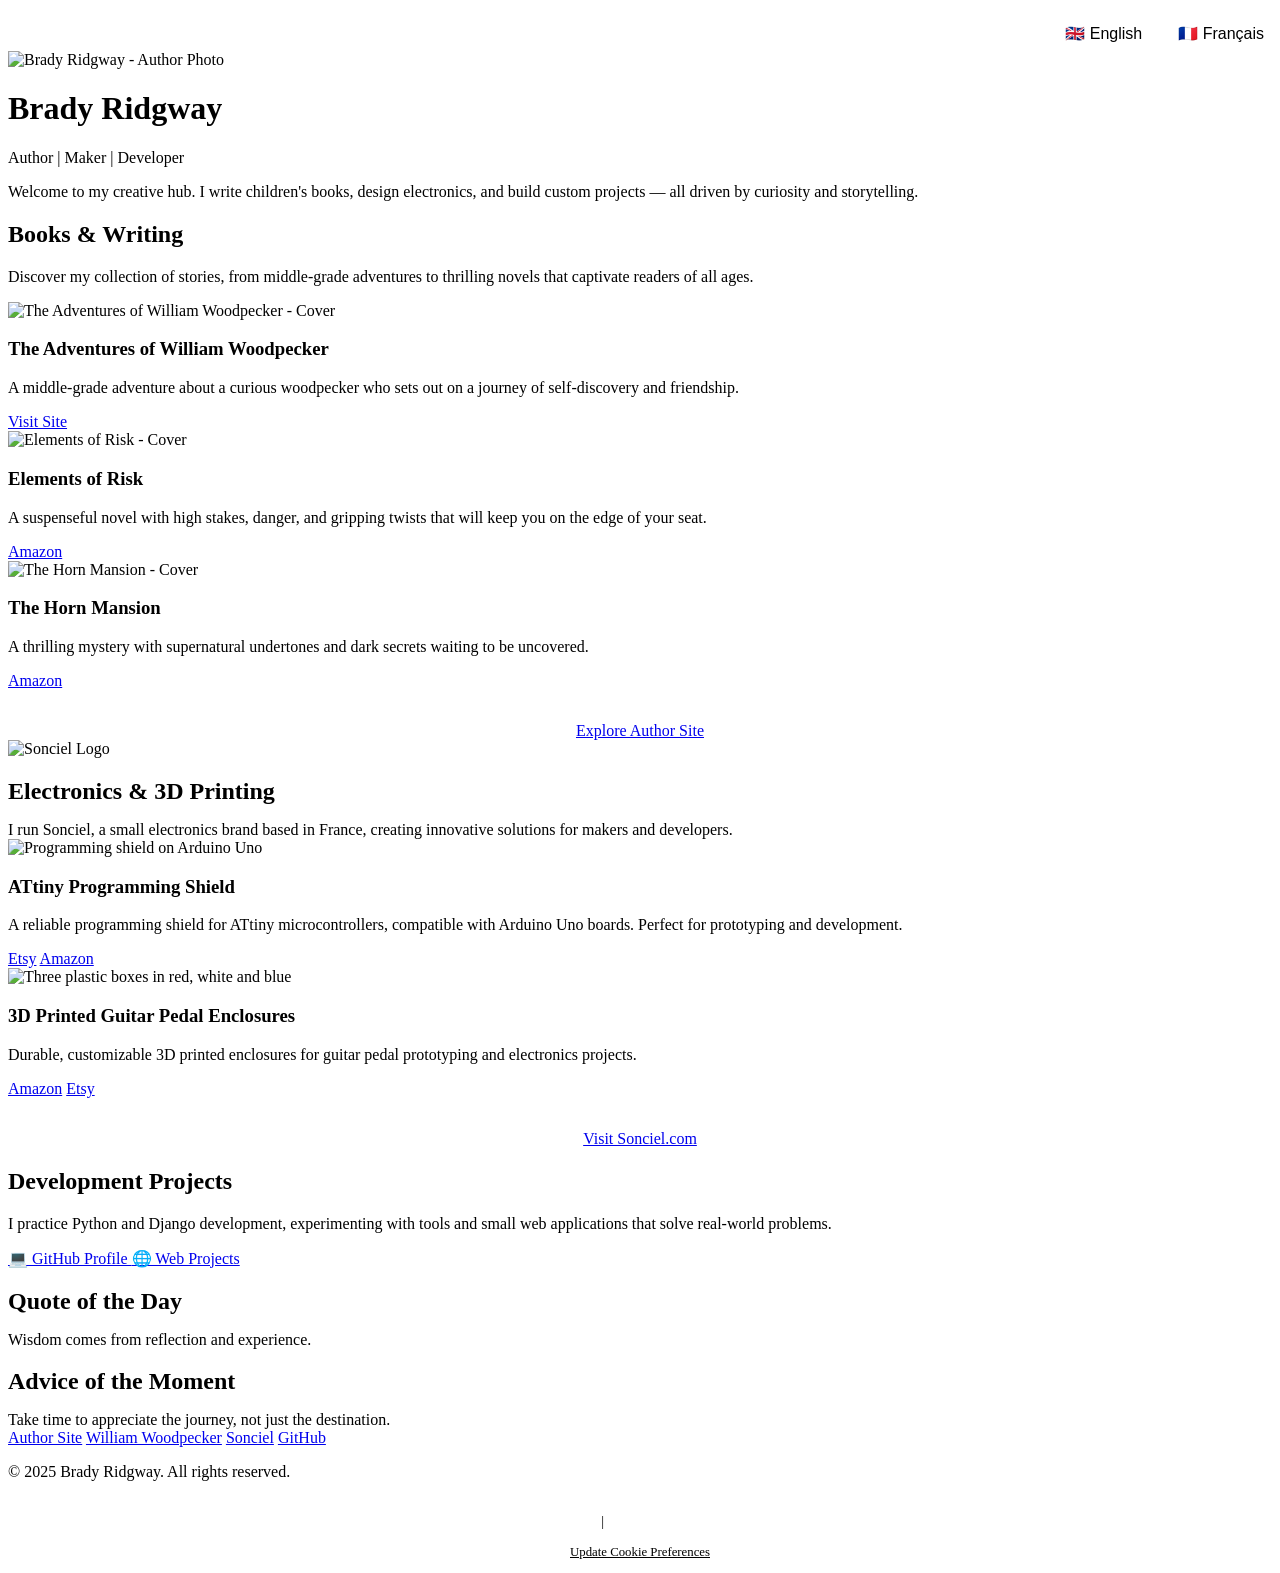
==== index.html @ 617fdbd7 "translation & sec files" ====
<!DOCTYPE html>
<html lang="en">
<head>
    <!-- Favicon links -->
    <link rel="icon" href="static/icons/favicon.ico" type="image/x-icon">
    <link rel="icon" type="image/png" sizes="32x32" href="static/icons/favicon-32x32.png">
    <link rel="icon" type="image/png" sizes="192x192" href="static/icons/android-chrome-192x192.png">
    <link rel="icon" type="image/png" sizes="512x512" href="static/icons/android-chrome-512x512.png">
    <link rel="apple-touch-icon" sizes="180x180" href="static/icons/apple-touch-icon.png">
    <link rel="manifest" href="static/icons/site.webmanifest">
    <link rel="mask-icon" href="/safari-pinned-tab.svg" color="#0f1a2d">

    <meta charset="UTF-8">
    <meta name="viewport" content="width=device-width, initial-scale=1.0">
    <meta property="og:title" content="Brady Ridgway | Author of William Woodpecker & Maker at Sonciel">
    <meta property="og:description" content="Explore books, electronics projects, and creative ventures by Brady Ridgway, including William Woodpecker and Sonciel products.">
    <meta property="og:url" content="https://ridgwaycreative.com/">
    <meta property="og:type" content="website">
    <meta property="og:image" content="https://ridgwaycreative.com/images/og_image.jpg">

     <!-- Canonical URL -->
  <link rel="canonical" href="https://ridgwaycreative.com">

    <title>Brady Ridgway | Author, Maker & Developer</title>
    <meta name="description" content="Discover the books, electronics projects, and creative ventures of Brady Ridgway, author of The Adventures of William Woodpecker and founder of Sonciel.">
      <link rel="stylesheet" href="style.css?v=2">
    <script type="application/ld+json">
{
  "@context": "https://schema.org",
  "@graph": [
    {
      "@type": "Person",
      "name": "Brady Ridgway",
      "url": "https://ridgwaycreative.com",
      "sameAs": [
        "https://williamwoodpecker.com",
        "https://bradyridgway.com",
        "https://sonciel.com",
        "https://www.amazon.com/author/bradyridgway",
        "https://www.etsy.com/shop/Sonciel",
        "https://github.com/RedHorseMane",
        "https://bradyridgway.pythonanywhere.com"
      ]
    },
    {
      "@type": "Book",
      "name": "The Adventures of William Woodpecker",
      "author": {
        "@type": "Person",
        "name": "Brady Ridgway"
      },
      "image": "https://williamwoodpecker.com/static/images/ww_cover.jpg",
      "description": "A middle-grade adventure about a curious woodpecker who sets out on a journey of self-discovery and friendship.",
      "offers": {
        "@type": "Offer",
        "url": "https://williamwoodpecker.com",
        "availability": "https://schema.org/InStock"
      }
    },
    {
      "@type": "Book",
      "name": "Elements of Risk",
      "author": {
        "@type": "Person",
        "name": "Brady Ridgway"
      },
      "image": "https://bradyridgway.com/images/Elements_of_Risk.jpg",
      "description": "A suspenseful novel with high stakes, danger, and gripping twists.",
      "offers": {
        "@type": "Offer",
        "price": "14.99",
        "priceCurrency": "USD",
        "url": "https://www.amazon.com/dp/B01MQR2LJL",
        "availability": "https://schema.org/InStock"
      }
    },
    {
      "@type": "Book",
      "name": "The Horn Mansion",
      "author": {
        "@type": "Person",
        "name": "Brady Ridgway"
      },
      "image": "https://bradyridgway.com/static/images/The_Horn_Mansion.jpg",
      "description": "A thrilling mystery with supernatural undertones and dark secrets.",
      "offers": {
        "@type": "Offer",
        "price": "14.99",
        "priceCurrency": "USD",
        "url": "https://www.amazon.com/dp/B07M9SMQMP",
        "availability": "https://schema.org/InStock"
      }
    },
        {
      "@type": "Product",
      "name": "ATtiny Programming Shield for Arduino Uno",
      "brand": "Sonciel",
      "image": "https://sonciel.com/images/sonciel_solo_fb.jpg",
      "description": "A reliable programming shield for ATtiny microcontrollers, compatible with Arduino Uno boards.",
      "offers": [
        {
          "@type": "Offer",
          "url": "https://www.etsy.com/shop/Sonciel",
          "price": "15.99",
          "priceCurrency": "EUR",
          "availability": "https://schema.org/InStock"
        },
        {
          "@type": "Offer",
          "url": "https://www.amazon.fr/dp/B0FBYF885W",
          "price": "15.99",
          "priceCurrency": "EUR",
          "availability": "https://schema.org/InStock"
        }
      ]
    },
    {
      "@type": "Product",
      "name": "3D Printed Guitar Pedal Enclosures",
      "brand": "Sonciel",
      "image": "https://sonciel.com/images/pedal_enclosure.jpg",
      "description": "Durable, customizable 3D printed enclosures for guitar pedal prototyping and electronics projects.",
      "offers": [
        {
          "@type": "Offer",
          "price": "6.49",
          "priceCurrency": "EUR",
          "url": "https://www.amazon.fr/dp/B0FCD7N4VF",
          "availability": "https://schema.org/InStock"
        },
        {
          "@type": "Offer",
          "price": "6.49",
          "priceCurrency": "EUR",
          "url": "https://www.etsy.com/shop/Sonciel",
          "availability": "https://schema.org/InStock"
        }
      ]
    }
  ]
}
</script>


 <script defer src="https://cdn.kiprotect.com/klaro/latest/klaro.js"></script>

<script>
var klaroConfig = {
    version: 1,
    elementID: 'klaro',
    htmlTexts: true,
    embedded: false,
    storageMethod: 'cookie',
    cookieName: 'klaro-consent',
    cookieExpiresAfterDays: 365,
    default: false,
    mustConsent: true, // Set to false initially for testing
    acceptAll: true,
    hideDeclineAll: false,
    noAutoLoad: false,
    lang: 'en',
    
    translations: {
        en: {
            consentModal: {
                title: 'Privacy Preferences',
                description: 'We use cookies to improve functionality and measure performance.',
                privacyPolicy: {
                    name: 'privacy policy',
                    text: 'To learn more, please read our {privacyPolicy}.'
                }
            },
            privacyPolicyUrl: '/docs/privacy.html',
            acceptAll: 'Accept all',
            acceptSelected: 'Accept selected',
            decline: 'Decline all',
            service: {
                purposes: {
                    analytics: 'Analytics'
                },
                googleAnalytics: {
                    description: 'Collection of visitor statistics via Google Analytics.'
                }
            }
        },
        fr: {
            consentModal: {
                title: 'Préférences de confidentialité',
                description: 'Nous utilisons des cookies pour améliorer les fonctionnalités et mesurer l\'audience.'
            },
            privacyPolicyUrl: '/docs/confidentialite.html',
            acceptAll: 'Accepter tout',
            acceptSelected: 'Accepter la sélection',
            decline: 'Tout refuser',
            service: {
                purposes: {
                    analytics: 'Analyse'
                },
                googleAnalytics: {
                    description: 'Statistiques anonymes avec Google Analytics.'
                }
            }
        }
    },
    
    services: [
        {
            name: 'googleAnalytics',
            title: 'Google Analytics',
            purposes: ['analytics'],
            cookies: [
                /^_ga(_.*)?/,
                '_gid',
                '_gat'
            ],
            required: false,
            default: false,
            onlyOnce: true,
            callback: function(consent, service) {
                if (consent) {
                    const ga_id = 'G-7PDHVQWB2H';
                    const script1 = document.createElement('script');
                    script1.async = true;
                    script1.src = `https://www.googletagmanager.com/gtag/js?id=${ga_id}`;
                    document.head.appendChild(script1);

                    window.dataLayer = window.dataLayer || [];
                    function gtag(){dataLayer.push(arguments);}
                    window.gtag = gtag;
                    gtag('js', new Date());
                    gtag('config', ga_id, { anonymize_ip: true });
                }
            }
        }
    ]
};
  // ISO country codes of EU member states
  const euCountries = [
    'AT','BE','BG','HR','CY','CZ','DK','EE','FI','FR','DE','GR','HU','IE',
    'IT','LV','LT','LU','MT','NL','PL','PT','RO','SK','SI','ES','SE'
  ];

  fetch('https://ipapi.co/json/')
    .then(res => res.json())
    .then(data => {
      const country = data.country_code;
      if (euCountries.includes(country)) {
        // Wait for Klaro to be ready before setup
        if (window.klaro) {
          klaro.setup(klaroConfig);
        } else {
          window.addEventListener('klaroLoaded', () => {
            klaro.setup(klaroConfig);
          });
        }
      } else {
        console.log(`Klaro not shown — user is in ${country}, not in EU.`);
      }
    })
    .catch(err => {
      console.warn('Geolocation failed, Klaro not shown:', err);
    });
</script>

</head>
<body>
  <div id="klaro"></div>
  <div style="text-align: right; margin-top: 1rem;">
    <button onclick="toggleLanguage('en')" lang="en" style="margin-right: 1em; background: none; border: none; cursor: pointer; font-size: 1em; padding: 0.5em;">🇬🇧 English</button>
    <button onclick="toggleLanguage('fr')" lang="fr" style="background: none; border: none; cursor: pointer; font-size: 1em; padding: 0.5em;">🇫🇷 Français</button>
  </div>
    <header class="hero">
        <div class="container">
            <div class="hero-content">
                <div class="author-avatar">
                   <img
              src="static/images/brady.webp"
              alt="Brady Ridgway - Author Photo">
                </div>
                <div class="hero-text">
                    <h1>Brady Ridgway</h1>
                    <p class="tagline translatable" data-lang-en="Author | Maker | Developer" data-lang-fr="Auteur | Créateur | Développeur">Author | Maker | Developer</p>
                    <p class="intro translatable" data-lang-en="Welcome to my creative hub. I write children's books, design electronics, and build custom projects — all driven by curiosity and storytelling." data-lang-fr="Bienvenue dans mon espace créatif. J'écris des livres pour enfants, conçois des projets électroniques et réalise des projets personnalisés — le tout animé par la curiosité et l'art de raconter des histoires.">Welcome to my creative hub. I write children's books, design electronics, and build custom projects — all driven by curiosity and storytelling.</p>
                </div>
            </div>
        </div>
    </header>

    <main class="main-content">
        <div class="container">
            <!-- Books Section -->
            <section class="section">
                <h2 class="translatable" data-lang-en="Books & Writing" data-lang-fr="Livres & Écriture">Books & Writing</h2>
                <p class="section-description translatable" data-lang-en="Discover my collection of stories, from middle-grade adventures to thrilling novels that captivate readers of all ages." data-lang-fr="Découvrez ma collection d'histoires, des aventures pour jeunes lecteurs aux romans palpitants qui captivent les lecteurs de tous âges.">
                    Discover my collection of stories, from middle-grade adventures to thrilling novels that captivate readers of all ages.
                </p>
                
                <div class="books-grid">
                    <div class="book-card">
                        <div class="book-thumbnail">
                            <img src="static/images/ww_cover.webp"
                                 alt="The Adventures of William Woodpecker - Cover"></div>
                        <h3>The Adventures of William Woodpecker</h3>
                        <p class="translatable" data-lang-en="A middle-grade adventure about a curious woodpecker who sets out on a journey of self-discovery and friendship." data-lang-fr="Une aventure pour jeunes lecteurs sur un pivert curieux qui part en voyage de découverte de soi et d'amitié.">A middle-grade adventure about a curious woodpecker who sets out on a journey of self-discovery and friendship.</p>
                        <div class="book-links">
                            <a href="https://williamwoodpecker.com" class="book-link translatable" target="_blank" data-lang-en="Visit Site" data-lang-fr="Visiter le site">Visit Site</a>
                        </div>
                    </div>
                    
                     <div class="book-card">
                        <div class="book-thumbnail">
                            <img src="static/images/elements_of_risk.webp"
                            alt="Elements of Risk - Cover">
                        </div>
                        <h3>Elements of Risk</h3>
                        <p class="translatable" data-lang-en="A suspenseful novel with high stakes, danger, and gripping twists that will keep you on the edge of your seat." data-lang-fr="Un roman à suspense avec des enjeux élevés, du danger et des rebondissements captivants qui vous tiendront en haleine.">A suspenseful novel with high stakes, danger, and gripping twists that will keep you on the edge of your seat.</p>
                        <div class="book-links">
                            <a href="https://www.amazon.com/dp/B01MQR2LJL" class="book-link" target="_blank">Amazon</a>
                        </div>
                    </div>

                    <div class="book-card">
                        <div class="book-thumbnail">
                            <img src="static/images/the_horn_mansion.webp"
                            alt="The Horn Mansion - Cover">
                        </div>
                        <h3>The Horn Mansion</h3>
                        <p class="translatable" data-lang-en="A thrilling mystery with supernatural undertones and dark secrets waiting to be uncovered." data-lang-fr="Un mystère captivant avec des nuances surnaturelles et des secrets sombres qui attendent d'être découverts.">A thrilling mystery with supernatural undertones and dark secrets waiting to be uncovered.</p>
                        <div class="book-links">
                            <a href="https://www.amazon.com/dp/B07M9SMQMP" class="book-link" target="_blank">Amazon</a>
                        </div>
                    </div>
                </div>
                
                <div style="text-align: center; margin-top: 2rem;">
                    <a href="https://bradyridgway.com" class="dev-link translatable" target="_blank" data-lang-en="Explore Author Site" data-lang-fr="Découvrir le site de l'auteur">
                        Explore Author Site
                    </a>
                </div>
            </section>

            <!-- Electronics Section -->
            <section class="section">
                <div class="sonciel-header">
                    <div class="sonciel-logo">
                        <img src="static/images/sonciel_logo.webp"
                            alt="Sonciel Logo">
                    </div>
                    <div>
                        <h2 class="translatable" style="margin-bottom: 0;" data-lang-en="Electronics & 3D Printing" data-lang-fr="Électronique & Impression 3D">Electronics & 3D Printing</h2>
                        <p class="section-description translatable" style="margin-bottom: 0;" data-lang-en="I run Sonciel, a small electronics brand based in France, creating innovative solutions for makers and developers." data-lang-fr="Je dirige Sonciel, une petite marque d'électronique basée en France, créant des solutions innovantes pour les makers et les développeurs.">
                            I run Sonciel, a small electronics brand based in France, creating innovative solutions for makers and developers.
                        </p>
                    </div>
                </div>
                
                <div class="products-grid">
                    <div class="product-card">
                        <div class="product-image">
                            <img src="static/images/sonciel_group.webp"
                                 alt="Programming shield on Arduino Uno">
                             </div>
                        <h3>ATtiny Programming Shield</h3>
                        <p class="translatable" data-lang-en="A reliable programming shield for ATtiny microcontrollers, compatible with Arduino Uno boards. Perfect for prototyping and development." data-lang-fr="Une shield de programmation fiable pour microcontrôleurs ATtiny, compatible avec les cartes Arduino Uno. Parfait pour le prototypage et le développement.">A reliable programming shield for ATtiny microcontrollers, compatible with Arduino Uno boards. Perfect for prototyping and development.</p>
                        <div class="book-links">
                            <a href="https://www.etsy.com/shop/Sonciel" class="book-link" target="_blank">Etsy</a>
                            <a href="https://amazon.fr/dp/B0FBYF885W" class="book-link" target="_blank">Amazon</a>
                        </div>
                    </div>

                    <div class="product-card">
                        <div class="product-image">
                            <img src="static/images/box_group.webp"
                                 alt="Three plastic boxes in red, white and blue">
                        </div>
                        <h3 class="translatable" data-lang-en="3D Printed Guitar Pedal Enclosures" data-lang-fr="Boîtiers de pédales de guitare imprimés en 3D">3D Printed Guitar Pedal Enclosures</h3>
                        <p class="translatable" data-lang-en="Durable, customizable 3D printed enclosures for guitar pedal prototyping and electronics projects." data-lang-fr="Boîtiers imprimés en 3D durables et personnalisables pour le prototypage de pédales de guitare et les projets électroniques.">Durable, customizable 3D printed enclosures for guitar pedal prototyping and electronics projects.</p>
                        <div class="book-links">
                            <a href="https://www.amazon.fr/dp/B0FCD7N4VF" class="book-link" target="_blank">Amazon</a>
                            <a href="https://www.etsy.com/shop/Sonciel" class="book-link" target="_blank">Etsy</a>
                        </div>
                    </div>
                </div>
                
                <div style="text-align: center; margin-top: 2rem;">
                    <a href="https://sonciel.com" class="dev-link translatable" target="_blank" data-lang-en="Visit Sonciel.com" data-lang-fr="Visiter Sonciel.com">
                        Visit Sonciel.com
                    </a>
                </div>
            </section>

            <!-- Development Section -->
            <section class="section">
                <h2 class="translatable" data-lang-en="Development Projects" data-lang-fr="Projets de Développement">Development Projects</h2>
                <p class="section-description translatable" data-lang-en="I practice Python and Django development, experimenting with tools and small web applications that solve real-world problems." data-lang-fr="Je pratique le développement Python et Django, en expérimentant avec des outils et de petites applications web qui résolvent des problèmes concrets.">
                    I practice Python and Django development, experimenting with tools and small web applications that solve real-world problems.
                </p>
                
                <div class="dev-links">
                    <a href="https://github.com/RedHorseMane" class="dev-link translatable" target="_blank" data-lang-en="💻 GitHub Profile" data-lang-fr="💻 Profil GitHub">
                        💻 GitHub Profile
                    </a>
                    <a href="https://bradyridgway.pythonanywhere.com" class="dev-link translatable" target="_blank" data-lang-en="🌐 Web Projects" data-lang-fr="🌐 Projets Web">
                        🌐 Web Projects
                    </a>
                </div>
            </section>

            <!-- Interactive Content -->
            <div class="interactive-content">
                <div class="quote-box">
                    <h2 class="translatable" style="margin-bottom: 1rem;" data-lang-en="Quote of the Day" data-lang-fr="Citation du Jour">Quote of the Day</h2>
                    <div id="quote-content" class="quote-content translatable" data-lang-en="Loading inspiring quote..." data-lang-fr="Chargement de la citation inspirante...">Loading inspiring quote...</div>
                </div>

                <div class="advice-box">
                    <h2 class="translatable" style="margin-bottom: 1rem;" data-lang-en="Advice of the Moment" data-lang-fr="Conseil du Moment">Advice of the Moment</h2>
                    <div id="advice-content" class="advice-content translatable" data-lang-en="Loading helpful advice..." data-lang-fr="Chargement du conseil utile...">Loading helpful advice...</div>
                </div>
            </div>
        </div>
    </main>
    <footer class="footer">
            <div class="footer-links">
                <a href="https://bradyridgway.com" class="translatable" data-lang-en="Author Site" data-lang-fr="Site de l'auteur">Author Site</a>
                <a href="https://williamwoodpecker.com">William Woodpecker</a>
                <a href="https://sonciel.com">Sonciel</a>
                <a href="https://github.com/RedHorseMane">GitHub</a>
            </div>
            <p class="translatable" data-lang-en="© 2025 Brady Ridgway. All rights reserved." data-lang-fr="© 2025 Brady Ridgway. Tous droits réservés.">&copy; 2025 Brady Ridgway. All rights reserved.</p>
        </div>
        <div class="container">
          <p style="text-align: center; font-size: 0.9em; margin-top: 2rem;">
            <a style="color: white;" href="docs/privacy.html" hreflang="en" class="translatable" data-lang-en="Privacy Policy" data-lang-fr="Politique de Confidentialité">Privacy Policy</a> |
            <a style="color: white;" href="docs/confidentialite.html" hreflang="fr" class="translatable" data-lang-en="Privacy Policy" data-lang-fr="Politique de Confidentialité">Politique de Confidentialité</a>
        </p>
        <p style="text-align: center; font-size: 0.8em; margin-top: 0.5rem;">
  <a href="#" onclick="klaro.show();" style="text-decoration: underline; color: inherit;" class="translatable" data-lang-en="Update Cookie Preferences" data-lang-fr="Mettre à jour les préférences de cookies">
    Update Cookie Preferences
  </a>
</p>
    </footer>

    <script>
        // Language Toggle Function
        function toggleLanguage(lang) {
            // Update HTML lang attribute
            document.documentElement.lang = lang;

            // Get all translatable elements
            const translatableElements = document.querySelectorAll('.translatable');

            // Update each element with the appropriate language text
            translatableElements.forEach(element => {
                const text = element.getAttribute(`data-lang-${lang}`);
                if (text) {
                    element.textContent = text;
                }
            });

            // Store language preference in localStorage
            localStorage.setItem('preferredLanguage', lang);
        }

        // Load saved language preference on page load
        document.addEventListener('DOMContentLoaded', () => {
            const savedLang = localStorage.getItem('preferredLanguage');
            if (savedLang && (savedLang === 'en' || savedLang === 'fr')) {
                toggleLanguage(savedLang);
            }
        });

        // Fetch Quote of the Day
        fetch('https://bradyridgway.pythonanywhere.com/api/quote/')
            .then(response => response.json())
            .then(data => {
                document.getElementById('quote-content').innerHTML =
                    `"${data.quote.body}"<br><br><strong>— ${data.quote.author}</strong>`;
            })
            .catch(error => {
                console.error('Error fetching quote:', error);
                document.getElementById('quote-content').innerText = "Wisdom comes from reflection and experience.";
            });

        // Fetch Advice of the Moment
        fetch('https://api.adviceslip.com/advice')
            .then(response => response.json())
            .then(data => {
                document.getElementById('advice-content').innerText = data.slip.advice;
            })
            .catch(error => {
                console.error('Error:', error);
                document.getElementById('advice-content').innerText = "Take time to appreciate the journey, not just the destination.";
            });
    </script>
</body>
</html>
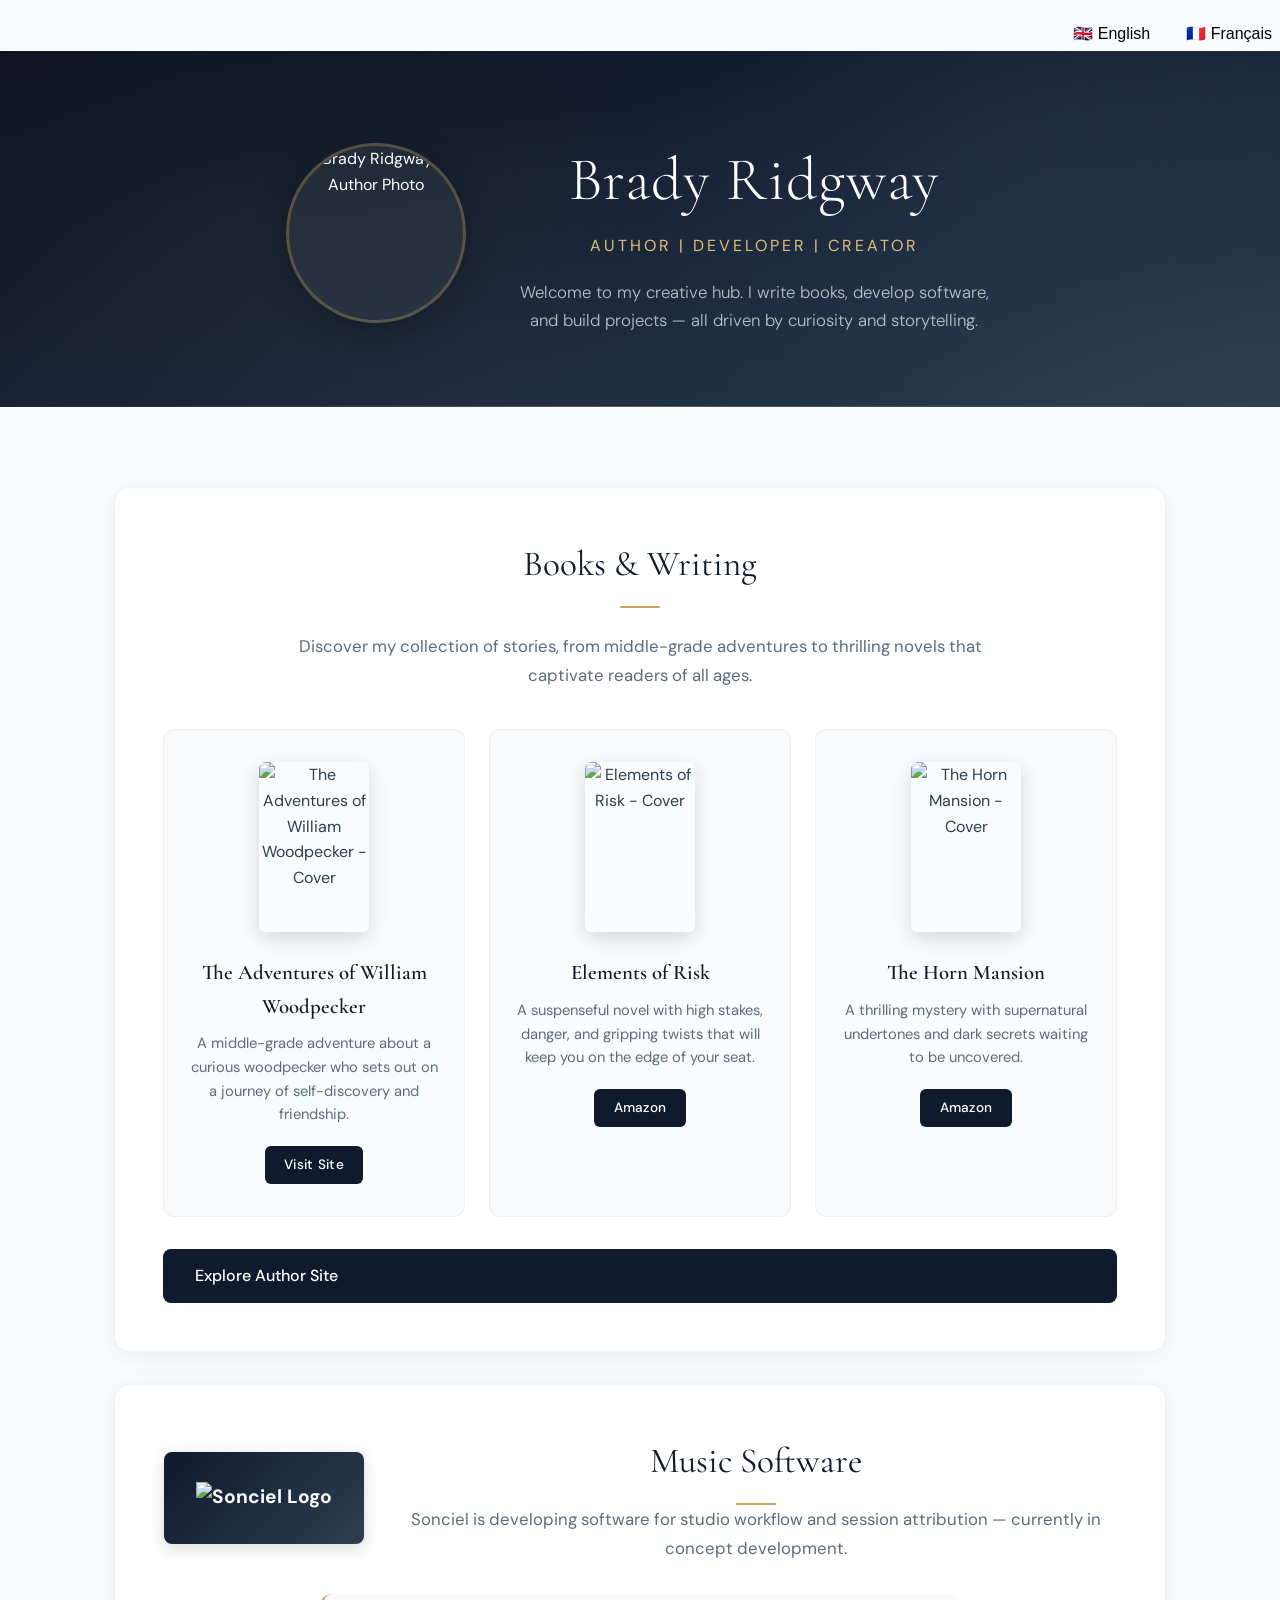
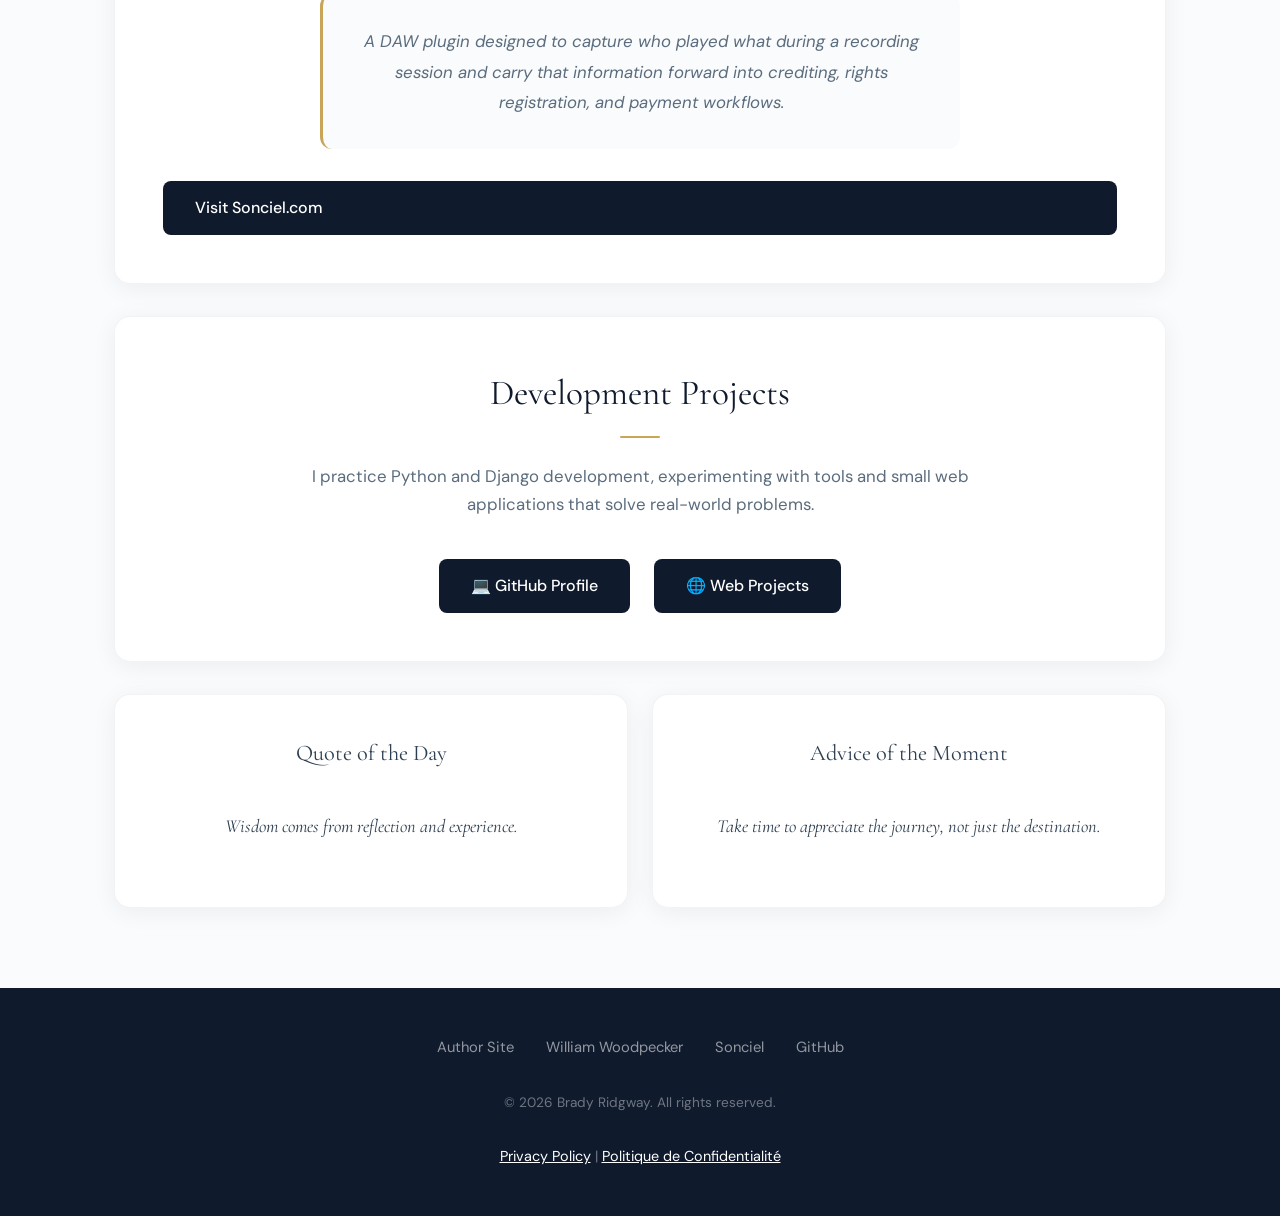
==== commit 06cf29a0: "Change for Sonciel from electronics to software" ====
--- a/index.html
+++ b/index.html
@@ -12,8 +12,8 @@
 
     <meta charset="UTF-8">
     <meta name="viewport" content="width=device-width, initial-scale=1.0">
-    <meta property="og:title" content="Brady Ridgway | Author of William Woodpecker & Maker at Sonciel">
-    <meta property="og:description" content="Explore books, electronics projects, and creative ventures by Brady Ridgway, including William Woodpecker and Sonciel products.">
+    <meta property="og:title" content="Brady Ridgway | Author, Developer & Creator">
+    <meta property="og:description" content="Explore books, software projects, and creative ventures by Brady Ridgway, including William Woodpecker and Sonciel.">
     <meta property="og:url" content="https://ridgwaycreative.com/">
     <meta property="og:type" content="website">
     <meta property="og:image" content="https://ridgwaycreative.com/images/og_image.jpg">
@@ -21,9 +21,12 @@
      <!-- Canonical URL -->
   <link rel="canonical" href="https://ridgwaycreative.com">
 
-    <title>Brady Ridgway | Author, Maker & Developer</title>
-    <meta name="description" content="Discover the books, electronics projects, and creative ventures of Brady Ridgway, author of The Adventures of William Woodpecker and founder of Sonciel.">
-      <link rel="stylesheet" href="style.css?v=2">
+    <title>Brady Ridgway | Author, Developer & Creator</title>
+    <meta name="description" content="Discover the books, software projects, and creative ventures of Brady Ridgway, author of The Adventures of William Woodpecker and founder of Sonciel.">
+      <link rel="preconnect" href="https://fonts.googleapis.com">
+      <link rel="preconnect" href="https://fonts.gstatic.com" crossorigin>
+      <link href="https://fonts.googleapis.com/css2?family=Cormorant+Garamond:ital,wght@0,300;0,400;0,600;1,400&family=DM+Sans:ital,wght@0,300;0,400;0,500;0,600;1,400&display=swap" rel="stylesheet">
+      <link rel="stylesheet" href="style.css?v=3">
     <script type="application/ld+json">
 {
   "@context": "https://schema.org",
@@ -37,7 +40,6 @@
         "https://bradyridgway.com",
         "https://sonciel.com",
         "https://www.amazon.com/author/bradyridgway",
-        "https://www.etsy.com/shop/Sonciel",
         "https://github.com/RedHorseMane",
         "https://bradyridgway.pythonanywhere.com"
       ]
@@ -91,180 +93,22 @@
         "availability": "https://schema.org/InStock"
       }
     },
-        {
-      "@type": "Product",
-      "name": "ATtiny Programming Shield for Arduino Uno",
-      "brand": "Sonciel",
-      "image": "https://sonciel.com/images/sonciel_solo_fb.jpg",
-      "description": "A reliable programming shield for ATtiny microcontrollers, compatible with Arduino Uno boards.",
-      "offers": [
-        {
-          "@type": "Offer",
-          "url": "https://www.etsy.com/shop/Sonciel",
-          "price": "15.99",
-          "priceCurrency": "EUR",
-          "availability": "https://schema.org/InStock"
-        },
-        {
-          "@type": "Offer",
-          "url": "https://www.amazon.fr/dp/B0FBYF885W",
-          "price": "15.99",
-          "priceCurrency": "EUR",
-          "availability": "https://schema.org/InStock"
-        }
-      ]
-    },
-    {
-      "@type": "Product",
-      "name": "3D Printed Guitar Pedal Enclosures",
-      "brand": "Sonciel",
-      "image": "https://sonciel.com/images/pedal_enclosure.jpg",
-      "description": "Durable, customizable 3D printed enclosures for guitar pedal prototyping and electronics projects.",
-      "offers": [
-        {
-          "@type": "Offer",
-          "price": "6.49",
-          "priceCurrency": "EUR",
-          "url": "https://www.amazon.fr/dp/B0FCD7N4VF",
-          "availability": "https://schema.org/InStock"
-        },
-        {
-          "@type": "Offer",
-          "price": "6.49",
-          "priceCurrency": "EUR",
-          "url": "https://www.etsy.com/shop/Sonciel",
-          "availability": "https://schema.org/InStock"
-        }
-      ]
+    {
+      "@type": "Organization",
+      "name": "Sonciel",
+      "url": "https://sonciel.com",
+      "description": "Music software in concept development — building tools for studio workflow and session attribution.",
+      "founder": {
+        "@type": "Person",
+        "name": "Brady Ridgway"
+      }
     }
   ]
 }
 </script>
 
-
- <script defer src="https://cdn.kiprotect.com/klaro/latest/klaro.js"></script>
-
-<script>
-var klaroConfig = {
-    version: 1,
-    elementID: 'klaro',
-    htmlTexts: true,
-    embedded: false,
-    storageMethod: 'cookie',
-    cookieName: 'klaro-consent',
-    cookieExpiresAfterDays: 365,
-    default: false,
-    mustConsent: true, // Set to false initially for testing
-    acceptAll: true,
-    hideDeclineAll: false,
-    noAutoLoad: false,
-    lang: 'en',
-    
-    translations: {
-        en: {
-            consentModal: {
-                title: 'Privacy Preferences',
-                description: 'We use cookies to improve functionality and measure performance.',
-                privacyPolicy: {
-                    name: 'privacy policy',
-                    text: 'To learn more, please read our {privacyPolicy}.'
-                }
-            },
-            privacyPolicyUrl: '/docs/privacy.html',
-            acceptAll: 'Accept all',
-            acceptSelected: 'Accept selected',
-            decline: 'Decline all',
-            service: {
-                purposes: {
-                    analytics: 'Analytics'
-                },
-                googleAnalytics: {
-                    description: 'Collection of visitor statistics via Google Analytics.'
-                }
-            }
-        },
-        fr: {
-            consentModal: {
-                title: 'Préférences de confidentialité',
-                description: 'Nous utilisons des cookies pour améliorer les fonctionnalités et mesurer l\'audience.'
-            },
-            privacyPolicyUrl: '/docs/confidentialite.html',
-            acceptAll: 'Accepter tout',
-            acceptSelected: 'Accepter la sélection',
-            decline: 'Tout refuser',
-            service: {
-                purposes: {
-                    analytics: 'Analyse'
-                },
-                googleAnalytics: {
-                    description: 'Statistiques anonymes avec Google Analytics.'
-                }
-            }
-        }
-    },
-    
-    services: [
-        {
-            name: 'googleAnalytics',
-            title: 'Google Analytics',
-            purposes: ['analytics'],
-            cookies: [
-                /^_ga(_.*)?/,
-                '_gid',
-                '_gat'
-            ],
-            required: false,
-            default: false,
-            onlyOnce: true,
-            callback: function(consent, service) {
-                if (consent) {
-                    const ga_id = 'G-7PDHVQWB2H';
-                    const script1 = document.createElement('script');
-                    script1.async = true;
-                    script1.src = `https://www.googletagmanager.com/gtag/js?id=${ga_id}`;
-                    document.head.appendChild(script1);
-
-                    window.dataLayer = window.dataLayer || [];
-                    function gtag(){dataLayer.push(arguments);}
-                    window.gtag = gtag;
-                    gtag('js', new Date());
-                    gtag('config', ga_id, { anonymize_ip: true });
-                }
-            }
-        }
-    ]
-};
-  // ISO country codes of EU member states
-  const euCountries = [
-    'AT','BE','BG','HR','CY','CZ','DK','EE','FI','FR','DE','GR','HU','IE',
-    'IT','LV','LT','LU','MT','NL','PL','PT','RO','SK','SI','ES','SE'
-  ];
-
-  fetch('https://ipapi.co/json/')
-    .then(res => res.json())
-    .then(data => {
-      const country = data.country_code;
-      if (euCountries.includes(country)) {
-        // Wait for Klaro to be ready before setup
-        if (window.klaro) {
-          klaro.setup(klaroConfig);
-        } else {
-          window.addEventListener('klaroLoaded', () => {
-            klaro.setup(klaroConfig);
-          });
-        }
-      } else {
-        console.log(`Klaro not shown — user is in ${country}, not in EU.`);
-      }
-    })
-    .catch(err => {
-      console.warn('Geolocation failed, Klaro not shown:', err);
-    });
-</script>
-
 </head>
 <body>
-  <div id="klaro"></div>
   <div style="text-align: right; margin-top: 1rem;">
     <button onclick="toggleLanguage('en')" lang="en" style="margin-right: 1em; background: none; border: none; cursor: pointer; font-size: 1em; padding: 0.5em;">🇬🇧 English</button>
     <button onclick="toggleLanguage('fr')" lang="fr" style="background: none; border: none; cursor: pointer; font-size: 1em; padding: 0.5em;">🇫🇷 Français</button>
@@ -279,8 +123,8 @@
                 </div>
                 <div class="hero-text">
                     <h1>Brady Ridgway</h1>
-                    <p class="tagline translatable" data-lang-en="Author | Maker | Developer" data-lang-fr="Auteur | Créateur | Développeur">Author | Maker | Developer</p>
-                    <p class="intro translatable" data-lang-en="Welcome to my creative hub. I write children's books, design electronics, and build custom projects — all driven by curiosity and storytelling." data-lang-fr="Bienvenue dans mon espace créatif. J'écris des livres pour enfants, conçois des projets électroniques et réalise des projets personnalisés — le tout animé par la curiosité et l'art de raconter des histoires.">Welcome to my creative hub. I write children's books, design electronics, and build custom projects — all driven by curiosity and storytelling.</p>
+                    <p class="tagline translatable" data-lang-en="Author | Developer | Creator" data-lang-fr="Auteur | Développeur | Créateur">Author | Developer | Creator</p>
+                    <p class="intro translatable" data-lang-en="Welcome to my creative hub. I write books, develop software, and build projects — all driven by curiosity and storytelling." data-lang-fr="Bienvenue dans mon espace créatif. J'écris des livres, développe des logiciels et réalise des projets — le tout animé par la curiosité et l'art de raconter des histoires.">Welcome to my creative hub. I write books, develop software, and build projects — all driven by curiosity and storytelling.</p>
                 </div>
             </div>
         </div>
@@ -339,49 +183,25 @@
                 </div>
             </section>
 
-            <!-- Electronics Section -->
-            <section class="section">
+            <!-- Sonciel Section -->
+            <section class="section sonciel-section">
                 <div class="sonciel-header">
                     <div class="sonciel-logo">
                         <img src="static/images/sonciel_logo.webp"
                             alt="Sonciel Logo">
                     </div>
                     <div>
-                        <h2 class="translatable" style="margin-bottom: 0;" data-lang-en="Electronics & 3D Printing" data-lang-fr="Électronique & Impression 3D">Electronics & 3D Printing</h2>
-                        <p class="section-description translatable" style="margin-bottom: 0;" data-lang-en="I run Sonciel, a small electronics brand based in France, creating innovative solutions for makers and developers." data-lang-fr="Je dirige Sonciel, une petite marque d'électronique basée en France, créant des solutions innovantes pour les makers et les développeurs.">
-                            I run Sonciel, a small electronics brand based in France, creating innovative solutions for makers and developers.
+                        <h2 class="translatable" style="margin-bottom: 0;" data-lang-en="Music Software" data-lang-fr="Logiciel Musical">Music Software</h2>
+                        <p class="section-description translatable" style="margin-bottom: 0;" data-lang-en="Sonciel is developing software for studio workflow and session attribution — currently in concept development." data-lang-fr="Sonciel développe des logiciels pour le workflow studio et l'attribution de sessions — actuellement en phase de conception.">
+                            Sonciel is developing software for studio workflow and session attribution — currently in concept development.
                         </p>
                     </div>
                 </div>
-                
-                <div class="products-grid">
-                    <div class="product-card">
-                        <div class="product-image">
-                            <img src="static/images/sonciel_group.webp"
-                                 alt="Programming shield on Arduino Uno">
-                             </div>
-                        <h3>ATtiny Programming Shield</h3>
-                        <p class="translatable" data-lang-en="A reliable programming shield for ATtiny microcontrollers, compatible with Arduino Uno boards. Perfect for prototyping and development." data-lang-fr="Une shield de programmation fiable pour microcontrôleurs ATtiny, compatible avec les cartes Arduino Uno. Parfait pour le prototypage et le développement.">A reliable programming shield for ATtiny microcontrollers, compatible with Arduino Uno boards. Perfect for prototyping and development.</p>
-                        <div class="book-links">
-                            <a href="https://www.etsy.com/shop/Sonciel" class="book-link" target="_blank">Etsy</a>
-                            <a href="https://amazon.fr/dp/B0FBYF885W" class="book-link" target="_blank">Amazon</a>
-                        </div>
-                    </div>
-
-                    <div class="product-card">
-                        <div class="product-image">
-                            <img src="static/images/box_group.webp"
-                                 alt="Three plastic boxes in red, white and blue">
-                        </div>
-                        <h3 class="translatable" data-lang-en="3D Printed Guitar Pedal Enclosures" data-lang-fr="Boîtiers de pédales de guitare imprimés en 3D">3D Printed Guitar Pedal Enclosures</h3>
-                        <p class="translatable" data-lang-en="Durable, customizable 3D printed enclosures for guitar pedal prototyping and electronics projects." data-lang-fr="Boîtiers imprimés en 3D durables et personnalisables pour le prototypage de pédales de guitare et les projets électroniques.">Durable, customizable 3D printed enclosures for guitar pedal prototyping and electronics projects.</p>
-                        <div class="book-links">
-                            <a href="https://www.amazon.fr/dp/B0FCD7N4VF" class="book-link" target="_blank">Amazon</a>
-                            <a href="https://www.etsy.com/shop/Sonciel" class="book-link" target="_blank">Etsy</a>
-                        </div>
-                    </div>
-                </div>
-                
+
+                <div class="sonciel-concept">
+                    <p class="translatable" data-lang-en="A DAW plugin designed to capture who played what during a recording session and carry that information forward into crediting, rights registration, and payment workflows." data-lang-fr="Un plugin DAW conçu pour enregistrer qui a joué quoi lors d'une session d'enregistrement et transmettre ces informations aux processus de crédits, d'enregistrement des droits et de paiement.">A DAW plugin designed to capture who played what during a recording session and carry that information forward into crediting, rights registration, and payment workflows.</p>
+                </div>
+
                 <div style="text-align: center; margin-top: 2rem;">
                     <a href="https://sonciel.com" class="dev-link translatable" target="_blank" data-lang-en="Visit Sonciel.com" data-lang-fr="Visiter Sonciel.com">
                         Visit Sonciel.com
@@ -427,18 +247,13 @@
                 <a href="https://sonciel.com">Sonciel</a>
                 <a href="https://github.com/RedHorseMane">GitHub</a>
             </div>
-            <p class="translatable" data-lang-en="© 2025 Brady Ridgway. All rights reserved." data-lang-fr="© 2025 Brady Ridgway. Tous droits réservés.">&copy; 2025 Brady Ridgway. All rights reserved.</p>
+            <p class="translatable" data-lang-en="© 2026 Brady Ridgway. All rights reserved." data-lang-fr="© 2026 Brady Ridgway. Tous droits réservés.">&copy; 2026 Brady Ridgway. All rights reserved.</p>
         </div>
         <div class="container">
           <p style="text-align: center; font-size: 0.9em; margin-top: 2rem;">
             <a style="color: white;" href="docs/privacy.html" hreflang="en" class="translatable" data-lang-en="Privacy Policy" data-lang-fr="Politique de Confidentialité">Privacy Policy</a> |
             <a style="color: white;" href="docs/confidentialite.html" hreflang="fr" class="translatable" data-lang-en="Privacy Policy" data-lang-fr="Politique de Confidentialité">Politique de Confidentialité</a>
         </p>
-        <p style="text-align: center; font-size: 0.8em; margin-top: 0.5rem;">
-  <a href="#" onclick="klaro.show();" style="text-decoration: underline; color: inherit;" class="translatable" data-lang-en="Update Cookie Preferences" data-lang-fr="Mettre à jour les préférences de cookies">
-    Update Cookie Preferences
-  </a>
-</p>
     </footer>
 
     <script>
--- a/style.css
+++ b/style.css
@@ -0,0 +1,471 @@
+        :root {
+            --color-dark: #0f1a2d;
+            --color-mid: #1e2d42;
+            --color-slate: #2c3e50;
+            --color-steel: #34495e;
+            --color-accent: #c9a55a;
+            --color-accent-light: #dfc07a;
+            --color-text: #2c3e50;
+            --color-text-light: #5a6c7d;
+            --color-surface: #fafbfc;
+            --color-card: #ffffff;
+            --font-display: 'Cormorant Garamond', Georgia, serif;
+            --font-body: 'DM Sans', system-ui, sans-serif;
+        }
+
+        * {
+            margin: 0;
+            padding: 0;
+            box-sizing: border-box;
+        }
+
+        body {
+            font-family: var(--font-body);
+            line-height: 1.6;
+            color: var(--color-text);
+            background: var(--color-surface);
+            min-height: 100vh;
+            -webkit-font-smoothing: antialiased;
+        }
+
+        .container {
+            max-width: 1100px;
+            margin: 0 auto;
+            padding: 0 24px;
+        }
+
+        /* ─── Entrance Animations ────────────────────────────── */
+        @keyframes fadeUp {
+            from {
+                opacity: 0;
+                transform: translateY(24px);
+            }
+            to {
+                opacity: 1;
+                transform: translateY(0);
+            }
+        }
+
+        @keyframes fadeIn {
+            from { opacity: 0; }
+            to { opacity: 1; }
+        }
+
+        @keyframes shimmer {
+            0% { background-position: -200% center; }
+            100% { background-position: 200% center; }
+        }
+
+        /* ─── Hero ───────────────────────────────────────────── */
+        .hero {
+            background: linear-gradient(160deg, #0a1120 0%, var(--color-dark) 30%, var(--color-mid) 70%, var(--color-slate) 100%);
+            color: white;
+            padding: 5rem 0 4.5rem;
+            text-align: center;
+            position: relative;
+            overflow: hidden;
+        }
+
+        .hero::before {
+            content: '';
+            position: absolute;
+            top: 0;
+            left: 0;
+            right: 0;
+            bottom: 0;
+            background:
+                radial-gradient(ellipse 600px 300px at 20% 50%, rgba(201, 165, 90, 0.06) 0%, transparent 100%),
+                radial-gradient(ellipse 400px 400px at 80% 30%, rgba(255, 255, 255, 0.03) 0%, transparent 100%);
+        }
+
+        .hero::after {
+            content: '';
+            position: absolute;
+            bottom: 0;
+            left: 0;
+            right: 0;
+            height: 1px;
+            background: linear-gradient(90deg, transparent, var(--color-accent), transparent);
+            opacity: 0.4;
+        }
+
+        .hero-content {
+            position: relative;
+            z-index: 1;
+            display: flex;
+            align-items: center;
+            justify-content: center;
+            gap: 3rem;
+            flex-wrap: wrap;
+            animation: fadeIn 1s ease-out;
+        }
+
+        .author-avatar {
+            width: 180px;
+            height: 180px;
+            border-radius: 50%;
+            border: 3px solid rgba(201, 165, 90, 0.3);
+            background: rgba(255, 255, 255, 0.05);
+            display: flex;
+            align-items: center;
+            justify-content: center;
+            overflow: hidden;
+            position: relative;
+            box-shadow: 0 8px 32px rgba(0, 0, 0, 0.3);
+            animation: fadeUp 0.8s ease-out;
+        }
+
+        .author-avatar img {
+            width: 100%;
+            height: 100%;
+            object-fit: cover;
+            border-radius: 50%;
+        }
+
+        .hero-text {
+            animation: fadeUp 0.8s ease-out 0.15s both;
+        }
+
+        .hero-text h1 {
+            font-family: var(--font-display);
+            font-size: 3.8rem;
+            margin-bottom: 0.3rem;
+            font-weight: 300;
+            letter-spacing: 1px;
+        }
+
+        .hero-text .tagline {
+            font-family: var(--font-body);
+            font-size: 1rem;
+            color: var(--color-accent-light);
+            font-weight: 400;
+            letter-spacing: 3px;
+            text-transform: uppercase;
+            margin-bottom: 1.2rem;
+        }
+
+        .hero-text .intro {
+            font-size: 1.05rem;
+            color: rgba(255, 255, 255, 0.7);
+            max-width: 480px;
+            line-height: 1.7;
+            font-weight: 300;
+        }
+
+        /* ─── Main Content ───────────────────────────────────── */
+        .main-content {
+            padding: 3rem 0;
+        }
+
+        .section {
+            background: var(--color-card);
+            margin: 2rem 0;
+            padding: 3rem;
+            border-radius: 16px;
+            box-shadow: 0 4px 24px rgba(0, 0, 0, 0.06);
+            border: 1px solid rgba(44, 62, 80, 0.06);
+            animation: fadeUp 0.6s ease-out both;
+        }
+
+        .section h2 {
+            font-family: var(--font-display);
+            color: var(--color-dark);
+            font-size: 2.2rem;
+            font-weight: 400;
+            margin-bottom: 1.5rem;
+            text-align: center;
+            position: relative;
+            padding-bottom: 1rem;
+        }
+
+        .section h2::after {
+            content: '';
+            position: absolute;
+            bottom: 0;
+            left: 50%;
+            transform: translateX(-50%);
+            width: 40px;
+            height: 2px;
+            background: var(--color-accent);
+            border-radius: 2px;
+        }
+
+        .section-description {
+            text-align: center;
+            font-size: 1.05rem;
+            color: var(--color-text-light);
+            margin-bottom: 2.5rem;
+            max-width: 720px;
+            margin-left: auto;
+            margin-right: auto;
+            line-height: 1.7;
+        }
+
+        /* ─── Books ──────────────────────────────────────────── */
+        .books-grid {
+            display: grid;
+            grid-template-columns: repeat(auto-fit, minmax(280px, 1fr));
+            gap: 1.5rem;
+            margin-top: 2rem;
+        }
+
+        .book-card {
+            background: var(--color-surface);
+            border-radius: 12px;
+            padding: 2rem 1.5rem;
+            text-align: center;
+            transition: transform 0.3s ease, box-shadow 0.3s ease;
+            border: 1px solid rgba(44, 62, 80, 0.06);
+        }
+
+        .book-card:hover {
+            transform: translateY(-4px);
+            box-shadow: 0 12px 32px rgba(0, 0, 0, 0.1);
+        }
+
+        .book-thumbnail {
+            width: 110px;
+            height: 170px;
+            border-radius: 6px;
+            margin: 0 auto 1.5rem;
+            display: flex;
+            align-items: center;
+            justify-content: center;
+            overflow: hidden;
+            position: relative;
+            box-shadow: 0 6px 20px rgba(0, 0, 0, 0.15);
+        }
+
+        .book-thumbnail img {
+            width: 100%;
+            height: 100%;
+            object-fit: cover;
+            border-radius: 6px;
+        }
+
+        .book-card h3 {
+            font-family: var(--font-display);
+            color: var(--color-dark);
+            font-size: 1.3rem;
+            font-weight: 600;
+            margin-bottom: 0.6rem;
+        }
+
+        .book-card p {
+            color: var(--color-text-light);
+            font-size: 0.92rem;
+            line-height: 1.6;
+            margin-bottom: 1.2rem;
+        }
+
+        .book-links {
+            display: flex;
+            justify-content: center;
+            gap: 0.75rem;
+            flex-wrap: wrap;
+        }
+
+        .book-link {
+            background: var(--color-dark);
+            color: white;
+            text-decoration: none;
+            padding: 0.5rem 1.2rem;
+            border-radius: 6px;
+            font-size: 0.85rem;
+            font-weight: 500;
+            letter-spacing: 0.3px;
+            transition: all 0.25s ease;
+        }
+
+        .book-link:hover {
+            background: var(--color-slate);
+            transform: translateY(-1px);
+            box-shadow: 0 4px 12px rgba(0, 0, 0, 0.15);
+        }
+
+        /* ─── Sonciel Section ────────────────────────────────── */
+        .sonciel-header {
+            display: flex;
+            align-items: center;
+            justify-content: center;
+            gap: 2rem;
+            margin-bottom: 2rem;
+            flex-wrap: wrap;
+        }
+
+        .sonciel-logo {
+            width: 200px;
+            height: 92px;
+            background: linear-gradient(135deg, var(--color-dark), var(--color-slate));
+            display: flex;
+            align-items: center;
+            justify-content: center;
+            color: white;
+            font-size: 1.2rem;
+            font-weight: bold;
+            box-shadow: 0 4px 16px rgba(0, 0, 0, 0.15);
+            border-radius: 8px;
+        }
+
+        .sonciel-logo img {
+            max-width: 100%;
+            max-height: 100%;
+            object-fit: contain;
+        }
+
+        .sonciel-concept {
+            max-width: 640px;
+            margin: 0 auto;
+            text-align: center;
+            padding: 2rem;
+            background: var(--color-surface);
+            border-radius: 12px;
+            border-left: 3px solid var(--color-accent);
+        }
+
+        .sonciel-concept p {
+            color: var(--color-text-light);
+            font-size: 1.05rem;
+            line-height: 1.8;
+            font-style: italic;
+        }
+
+        /* ─── Development Section ────────────────────────────── */
+        .dev-links {
+            display: flex;
+            justify-content: center;
+            gap: 1.5rem;
+            flex-wrap: wrap;
+            margin-top: 2rem;
+        }
+
+        .dev-link {
+            background: var(--color-dark);
+            color: white;
+            text-decoration: none;
+            padding: 0.9rem 2rem;
+            border-radius: 8px;
+            font-size: 1rem;
+            font-weight: 500;
+            transition: all 0.25s ease;
+            display: flex;
+            align-items: center;
+            gap: 0.5rem;
+        }
+
+        .dev-link:hover {
+            background: var(--color-slate);
+            transform: translateY(-2px);
+            box-shadow: 0 8px 24px rgba(0, 0, 0, 0.15);
+        }
+
+        /* ─── Interactive Content ────────────────────────────── */
+        .interactive-content {
+            display: grid;
+            grid-template-columns: repeat(auto-fit, minmax(360px, 1fr));
+            gap: 1.5rem;
+            margin: 2rem 0;
+        }
+
+        .quote-box, .advice-box {
+            background: var(--color-card);
+            padding: 2.5rem;
+            border-radius: 16px;
+            text-align: center;
+            box-shadow: 0 4px 24px rgba(0, 0, 0, 0.06);
+            border: 1px solid rgba(44, 62, 80, 0.06);
+        }
+
+        .quote-box h2, .advice-box h2 {
+            font-family: var(--font-display);
+            font-weight: 400;
+            font-size: 1.4rem;
+        }
+
+        .quote-content, .advice-content {
+            font-family: var(--font-display);
+            font-size: 1.15rem;
+            font-style: italic;
+            color: var(--color-text);
+            line-height: 1.7;
+            min-height: 80px;
+            display: flex;
+            align-items: center;
+            justify-content: center;
+        }
+
+        /* ─── Footer ─────────────────────────────────────────── */
+        .footer {
+            background: var(--color-dark);
+            color: white;
+            padding: 3rem 0;
+            text-align: center;
+        }
+
+        .footer-links {
+            display: flex;
+            justify-content: center;
+            gap: 2rem;
+            flex-wrap: wrap;
+            margin-bottom: 2rem;
+        }
+
+        .footer-links a {
+            color: rgba(255, 255, 255, 0.65);
+            text-decoration: none;
+            font-size: 0.92rem;
+            transition: color 0.25s ease;
+        }
+
+        .footer-links a:hover {
+            color: var(--color-accent-light);
+        }
+
+        .footer p {
+            color: rgba(255, 255, 255, 0.4);
+            font-size: 0.85rem;
+        }
+
+        .footer a {
+            color: rgba(255, 255, 255, 0.55);
+            transition: color 0.25s ease;
+        }
+
+        .footer a:hover {
+            color: var(--color-accent-light);
+        }
+
+        /* ─── Responsive ─────────────────────────────────────── */
+        @media (max-width: 768px) {
+            .hero {
+                padding: 3.5rem 0 3rem;
+            }
+
+            .hero-content {
+                flex-direction: column;
+                gap: 1.5rem;
+            }
+
+            .hero-text h1 {
+                font-size: 2.6rem;
+            }
+
+            .author-avatar {
+                width: 140px;
+                height: 140px;
+            }
+
+            .section {
+                padding: 2rem 1.5rem;
+                margin: 1rem 0;
+            }
+
+            .interactive-content {
+                grid-template-columns: 1fr;
+            }
+
+            .sonciel-header {
+                flex-direction: column;
+                text-align: center;
+            }
+        }
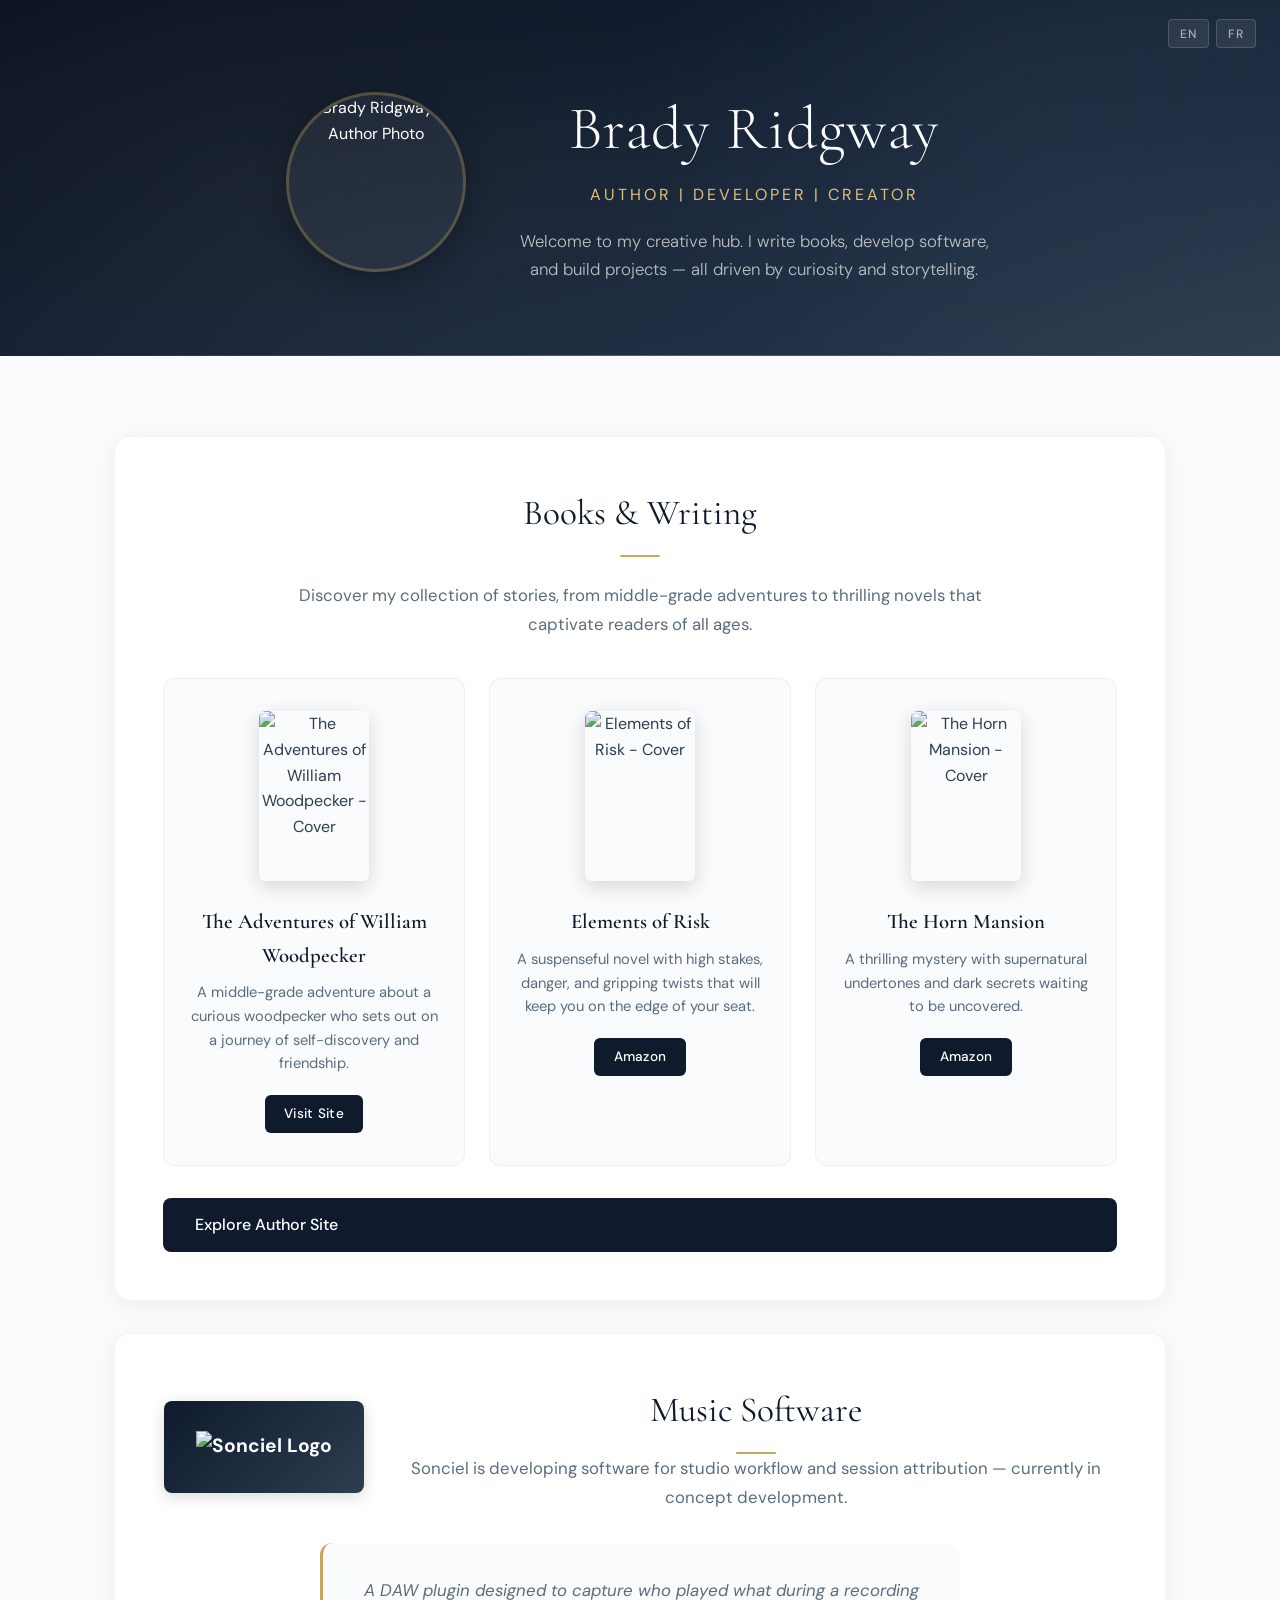
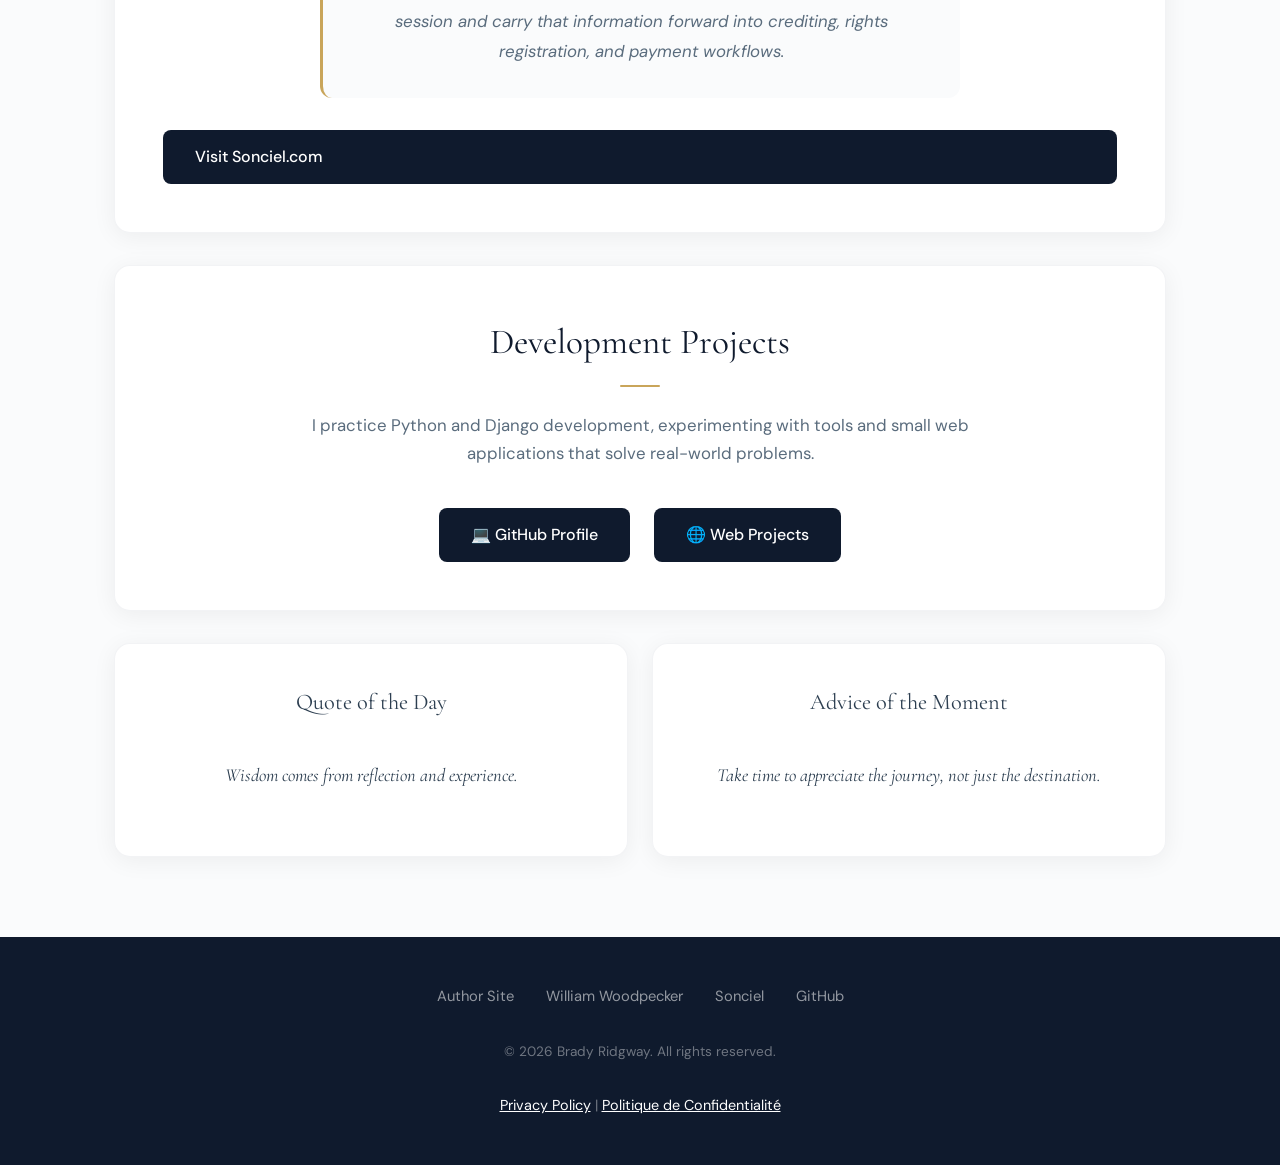
==== commit 77bcd837: "Modernisation of hero and scroll" ====
--- a/index.html
+++ b/index.html
@@ -109,11 +109,11 @@
 
 </head>
 <body>
-  <div style="text-align: right; margin-top: 1rem;">
-    <button onclick="toggleLanguage('en')" lang="en" style="margin-right: 1em; background: none; border: none; cursor: pointer; font-size: 1em; padding: 0.5em;">🇬🇧 English</button>
-    <button onclick="toggleLanguage('fr')" lang="fr" style="background: none; border: none; cursor: pointer; font-size: 1em; padding: 0.5em;">🇫🇷 Français</button>
-  </div>
     <header class="hero">
+        <div class="lang-toggle">
+            <button onclick="toggleLanguage('en')" lang="en" class="lang-btn">EN</button>
+            <button onclick="toggleLanguage('fr')" lang="fr" class="lang-btn">FR</button>
+        </div>
         <div class="container">
             <div class="hero-content">
                 <div class="author-avatar">
@@ -133,7 +133,7 @@
     <main class="main-content">
         <div class="container">
             <!-- Books Section -->
-            <section class="section">
+            <section class="section reveal">
                 <h2 class="translatable" data-lang-en="Books & Writing" data-lang-fr="Livres & Écriture">Books & Writing</h2>
                 <p class="section-description translatable" data-lang-en="Discover my collection of stories, from middle-grade adventures to thrilling novels that captivate readers of all ages." data-lang-fr="Découvrez ma collection d'histoires, des aventures pour jeunes lecteurs aux romans palpitants qui captivent les lecteurs de tous âges.">
                     Discover my collection of stories, from middle-grade adventures to thrilling novels that captivate readers of all ages.
@@ -184,7 +184,7 @@
             </section>
 
             <!-- Sonciel Section -->
-            <section class="section sonciel-section">
+            <section class="section sonciel-section reveal">
                 <div class="sonciel-header">
                     <div class="sonciel-logo">
                         <img src="static/images/sonciel_logo.webp"
@@ -210,7 +210,7 @@
             </section>
 
             <!-- Development Section -->
-            <section class="section">
+            <section class="section reveal">
                 <h2 class="translatable" data-lang-en="Development Projects" data-lang-fr="Projets de Développement">Development Projects</h2>
                 <p class="section-description translatable" data-lang-en="I practice Python and Django development, experimenting with tools and small web applications that solve real-world problems." data-lang-fr="Je pratique le développement Python et Django, en expérimentant avec des outils et de petites applications web qui résolvent des problèmes concrets.">
                     I practice Python and Django development, experimenting with tools and small web applications that solve real-world problems.
@@ -227,7 +227,7 @@
             </section>
 
             <!-- Interactive Content -->
-            <div class="interactive-content">
+            <div class="interactive-content reveal">
                 <div class="quote-box">
                     <h2 class="translatable" style="margin-bottom: 1rem;" data-lang-en="Quote of the Day" data-lang-fr="Citation du Jour">Quote of the Day</h2>
                     <div id="quote-content" class="quote-content translatable" data-lang-en="Loading inspiring quote..." data-lang-fr="Chargement de la citation inspirante...">Loading inspiring quote...</div>
@@ -307,6 +307,18 @@
                 console.error('Error:', error);
                 document.getElementById('advice-content').innerText = "Take time to appreciate the journey, not just the destination.";
             });
+
+        // Scroll-reveal with IntersectionObserver
+        const revealObserver = new IntersectionObserver((entries) => {
+            entries.forEach(entry => {
+                if (entry.isIntersecting) {
+                    entry.target.classList.add('visible');
+                    revealObserver.unobserve(entry.target);
+                }
+            });
+        }, { threshold: 0.1 });
+
+        document.querySelectorAll('.reveal').forEach(el => revealObserver.observe(el));
     </script>
 </body>
 </html>
--- a/style.css
+++ b/style.css
@@ -56,6 +56,48 @@
             100% { background-position: 200% center; }
         }
 
+        /* ─── Language Toggle ─────────────────────────────────── */
+        .lang-toggle {
+            position: absolute;
+            top: 1.2rem;
+            right: 1.5rem;
+            z-index: 10;
+            display: flex;
+            gap: 0.4rem;
+        }
+
+        .lang-btn {
+            background: rgba(255, 255, 255, 0.08);
+            border: 1px solid rgba(255, 255, 255, 0.15);
+            color: rgba(255, 255, 255, 0.6);
+            font-family: var(--font-body);
+            font-size: 0.75rem;
+            font-weight: 500;
+            letter-spacing: 1px;
+            padding: 0.35rem 0.7rem;
+            border-radius: 4px;
+            cursor: pointer;
+            transition: all 0.25s ease;
+        }
+
+        .lang-btn:hover {
+            background: rgba(255, 255, 255, 0.15);
+            color: var(--color-accent-light);
+            border-color: rgba(201, 165, 90, 0.3);
+        }
+
+        /* ─── Scroll Reveal ───────────────────────────────────── */
+        .reveal {
+            opacity: 0;
+            transform: translateY(28px);
+            transition: opacity 0.7s ease, transform 0.7s ease;
+        }
+
+        .reveal.visible {
+            opacity: 1;
+            transform: translateY(0);
+        }
+
         /* ─── Hero ───────────────────────────────────────────── */
         .hero {
             background: linear-gradient(160deg, #0a1120 0%, var(--color-dark) 30%, var(--color-mid) 70%, var(--color-slate) 100%);
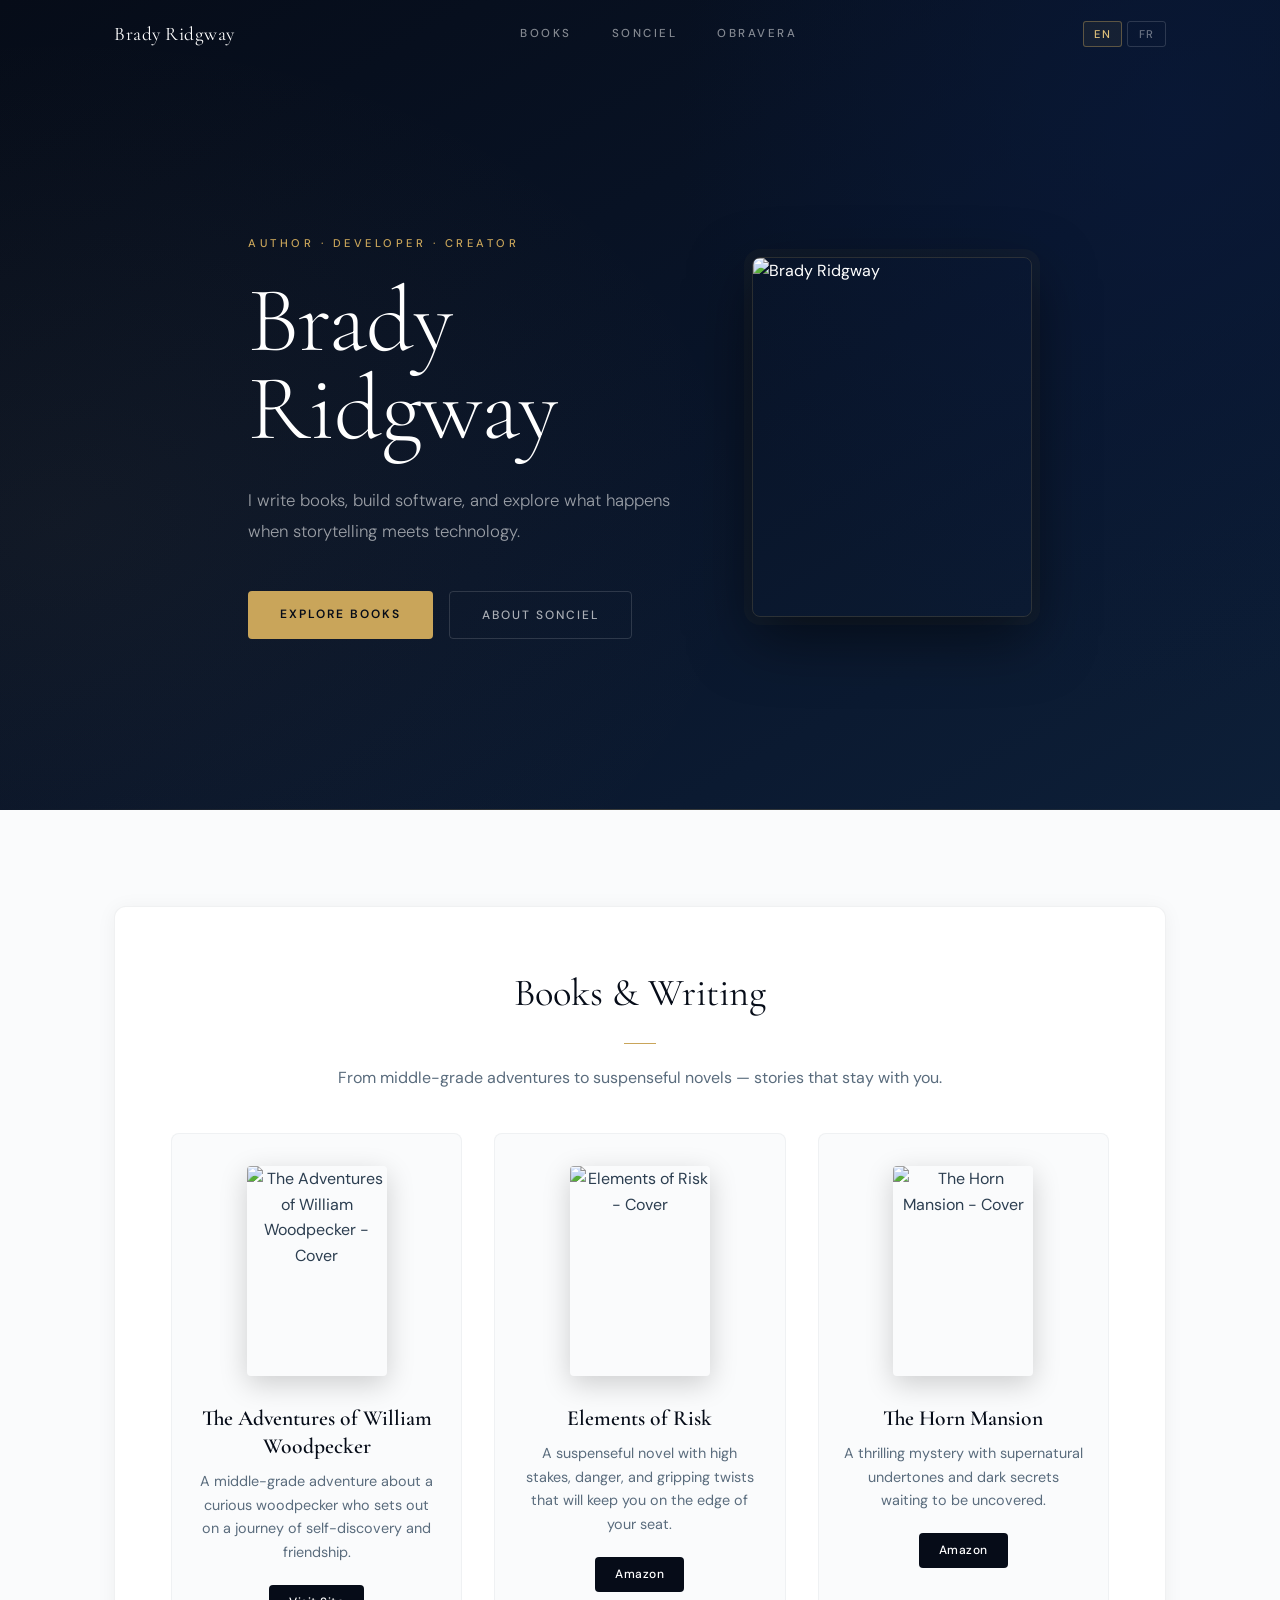
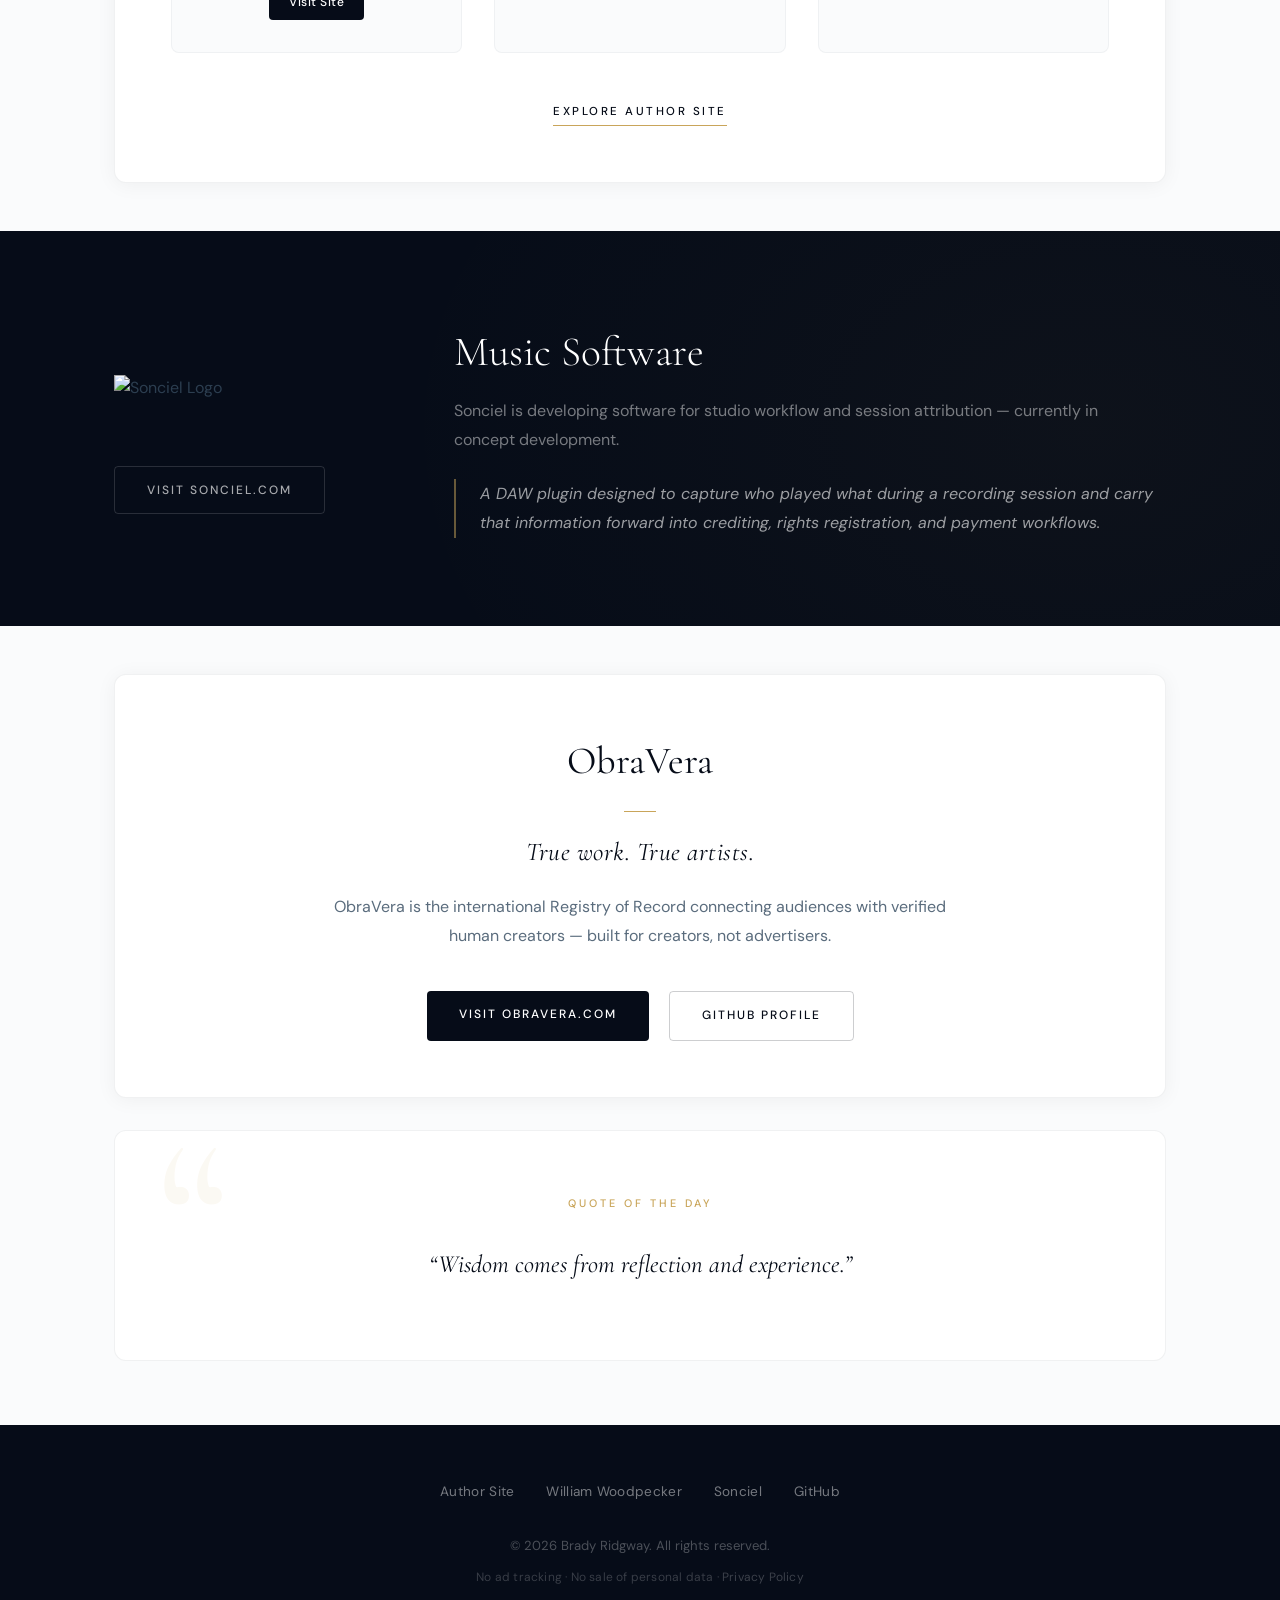
==== commit c910b8d5: "Redesign site to align with ObraVera, bradyridgway.com, and sonciel.com - Add sticky nav with logo, " ====
--- a/index.html
+++ b/index.html
@@ -1,14 +1,13 @@
 <!DOCTYPE html>
 <html lang="en">
 <head>
-    <!-- Favicon links -->
     <link rel="icon" href="static/icons/favicon.ico" type="image/x-icon">
     <link rel="icon" type="image/png" sizes="32x32" href="static/icons/favicon-32x32.png">
     <link rel="icon" type="image/png" sizes="192x192" href="static/icons/android-chrome-192x192.png">
     <link rel="icon" type="image/png" sizes="512x512" href="static/icons/android-chrome-512x512.png">
     <link rel="apple-touch-icon" sizes="180x180" href="static/icons/apple-touch-icon.png">
     <link rel="manifest" href="static/icons/site.webmanifest">
-    <link rel="mask-icon" href="/safari-pinned-tab.svg" color="#0f1a2d">
+    <link rel="mask-icon" href="/safari-pinned-tab.svg" color="#060c18">
 
     <meta charset="UTF-8">
     <meta name="viewport" content="width=device-width, initial-scale=1.0">
@@ -17,16 +16,16 @@
     <meta property="og:url" content="https://ridgwaycreative.com/">
     <meta property="og:type" content="website">
     <meta property="og:image" content="https://ridgwaycreative.com/images/og_image.jpg">
-
-     <!-- Canonical URL -->
-  <link rel="canonical" href="https://ridgwaycreative.com">
+    <link rel="canonical" href="https://ridgwaycreative.com">
 
     <title>Brady Ridgway | Author, Developer & Creator</title>
     <meta name="description" content="Discover the books, software projects, and creative ventures of Brady Ridgway, author of The Adventures of William Woodpecker and founder of Sonciel.">
-      <link rel="preconnect" href="https://fonts.googleapis.com">
-      <link rel="preconnect" href="https://fonts.gstatic.com" crossorigin>
-      <link href="https://fonts.googleapis.com/css2?family=Cormorant+Garamond:ital,wght@0,300;0,400;0,600;1,400&family=DM+Sans:ital,wght@0,300;0,400;0,500;0,600;1,400&display=swap" rel="stylesheet">
-      <link rel="stylesheet" href="style.css?v=3">
+
+    <link rel="preconnect" href="https://fonts.googleapis.com">
+    <link rel="preconnect" href="https://fonts.gstatic.com" crossorigin>
+    <link href="https://fonts.googleapis.com/css2?family=Cormorant+Garamond:ital,wght@0,300;0,400;0,600;1,400&family=DM+Sans:ital,wght@0,300;0,400;0,500;0,600;1,400&display=swap" rel="stylesheet">
+    <link rel="stylesheet" href="style.css?v=4">
+
     <script type="application/ld+json">
 {
   "@context": "https://schema.org",
@@ -47,10 +46,7 @@
     {
       "@type": "Book",
       "name": "The Adventures of William Woodpecker",
-      "author": {
-        "@type": "Person",
-        "name": "Brady Ridgway"
-      },
+      "author": { "@type": "Person", "name": "Brady Ridgway" },
       "image": "https://williamwoodpecker.com/static/images/ww_cover.jpg",
       "description": "A middle-grade adventure about a curious woodpecker who sets out on a journey of self-discovery and friendship.",
       "offers": {
@@ -62,10 +58,7 @@
     {
       "@type": "Book",
       "name": "Elements of Risk",
-      "author": {
-        "@type": "Person",
-        "name": "Brady Ridgway"
-      },
+      "author": { "@type": "Person", "name": "Brady Ridgway" },
       "image": "https://bradyridgway.com/images/Elements_of_Risk.jpg",
       "description": "A suspenseful novel with high stakes, danger, and gripping twists.",
       "offers": {
@@ -79,10 +72,7 @@
     {
       "@type": "Book",
       "name": "The Horn Mansion",
-      "author": {
-        "@type": "Person",
-        "name": "Brady Ridgway"
-      },
+      "author": { "@type": "Person", "name": "Brady Ridgway" },
       "image": "https://bradyridgway.com/static/images/The_Horn_Mansion.jpg",
       "description": "A thrilling mystery with supernatural undertones and dark secrets.",
       "offers": {
@@ -98,33 +88,49 @@
       "name": "Sonciel",
       "url": "https://sonciel.com",
       "description": "Music software in concept development — building tools for studio workflow and session attribution.",
-      "founder": {
-        "@type": "Person",
-        "name": "Brady Ridgway"
-      }
+      "founder": { "@type": "Person", "name": "Brady Ridgway" }
     }
   ]
 }
-</script>
-
+    </script>
 </head>
 <body>
-    <header class="hero">
-        <div class="lang-toggle">
-            <button onclick="toggleLanguage('en')" lang="en" class="lang-btn">EN</button>
-            <button onclick="toggleLanguage('fr')" lang="fr" class="lang-btn">FR</button>
-        </div>
+
+    <!-- Navigation -->
+    <nav class="site-nav" id="site-nav">
+        <div class="nav-inner">
+            <a href="#home" class="nav-logo">Brady Ridgway</a>
+            <div class="nav-links">
+                <a href="#books" class="nav-link translatable" data-lang-en="Books" data-lang-fr="Livres">Books</a>
+                <a href="#sonciel" class="nav-link">Sonciel</a>
+                <a href="#obravera" class="nav-link">ObraVera</a>
+            </div>
+            <div class="lang-toggle">
+                <button onclick="toggleLanguage('en')" data-lang="en" class="lang-btn active">EN</button>
+                <button onclick="toggleLanguage('fr')" data-lang="fr" class="lang-btn">FR</button>
+            </div>
+        </div>
+    </nav>
+
+    <!-- Hero -->
+    <header class="hero" id="home">
         <div class="container">
-            <div class="hero-content">
-                <div class="author-avatar">
-                   <img
-              src="static/images/brady.webp"
-              alt="Brady Ridgway - Author Photo">
-                </div>
+            <div class="hero-inner">
                 <div class="hero-text">
-                    <h1>Brady Ridgway</h1>
-                    <p class="tagline translatable" data-lang-en="Author | Developer | Creator" data-lang-fr="Auteur | Développeur | Créateur">Author | Developer | Creator</p>
-                    <p class="intro translatable" data-lang-en="Welcome to my creative hub. I write books, develop software, and build projects — all driven by curiosity and storytelling." data-lang-fr="Bienvenue dans mon espace créatif. J'écris des livres, développe des logiciels et réalise des projets — le tout animé par la curiosité et l'art de raconter des histoires.">Welcome to my creative hub. I write books, develop software, and build projects — all driven by curiosity and storytelling.</p>
+                    <p class="hero-label translatable" data-lang-en="Author · Developer · Creator" data-lang-fr="Auteur · Développeur · Créateur">Author · Developer · Creator</p>
+                    <h1>Brady<br>Ridgway</h1>
+                    <p class="hero-intro translatable" data-lang-en="I write books, build software, and explore what happens when storytelling meets technology." data-lang-fr="J'écris des livres, développe des logiciels et explore ce qui se passe quand la narration rencontre la technologie.">
+                        I write books, build software, and explore what happens when storytelling meets technology.
+                    </p>
+                    <div class="hero-ctas">
+                        <a href="#books" class="cta-primary translatable" data-lang-en="Explore Books" data-lang-fr="Découvrir les livres">Explore Books</a>
+                        <a href="#sonciel" class="cta-secondary translatable" data-lang-en="About Sonciel" data-lang-fr="À propos de Sonciel">About Sonciel</a>
+                    </div>
+                </div>
+                <div class="hero-portrait">
+                    <div class="portrait-frame">
+                        <img src="static/images/brady.webp" alt="Brady Ridgway">
+                    </div>
                 </div>
             </div>
         </div>
@@ -132,29 +138,29 @@
 
     <main class="main-content">
         <div class="container">
+
             <!-- Books Section -->
-            <section class="section reveal">
+            <section class="section reveal" id="books">
                 <h2 class="translatable" data-lang-en="Books & Writing" data-lang-fr="Livres & Écriture">Books & Writing</h2>
-                <p class="section-description translatable" data-lang-en="Discover my collection of stories, from middle-grade adventures to thrilling novels that captivate readers of all ages." data-lang-fr="Découvrez ma collection d'histoires, des aventures pour jeunes lecteurs aux romans palpitants qui captivent les lecteurs de tous âges.">
-                    Discover my collection of stories, from middle-grade adventures to thrilling novels that captivate readers of all ages.
+                <p class="section-description translatable" data-lang-en="From middle-grade adventures to suspenseful novels — stories that stay with you." data-lang-fr="Des aventures pour jeunes lecteurs aux romans à suspense — des histoires qui restent avec vous.">
+                    From middle-grade adventures to suspenseful novels — stories that stay with you.
                 </p>
-                
+
                 <div class="books-grid">
                     <div class="book-card">
                         <div class="book-thumbnail">
-                            <img src="static/images/ww_cover.webp"
-                                 alt="The Adventures of William Woodpecker - Cover"></div>
+                            <img src="static/images/ww_cover.webp" alt="The Adventures of William Woodpecker - Cover">
+                        </div>
                         <h3>The Adventures of William Woodpecker</h3>
                         <p class="translatable" data-lang-en="A middle-grade adventure about a curious woodpecker who sets out on a journey of self-discovery and friendship." data-lang-fr="Une aventure pour jeunes lecteurs sur un pivert curieux qui part en voyage de découverte de soi et d'amitié.">A middle-grade adventure about a curious woodpecker who sets out on a journey of self-discovery and friendship.</p>
                         <div class="book-links">
                             <a href="https://williamwoodpecker.com" class="book-link translatable" target="_blank" data-lang-en="Visit Site" data-lang-fr="Visiter le site">Visit Site</a>
                         </div>
                     </div>
-                    
-                     <div class="book-card">
+
+                    <div class="book-card">
                         <div class="book-thumbnail">
-                            <img src="static/images/elements_of_risk.webp"
-                            alt="Elements of Risk - Cover">
+                            <img src="static/images/elements_of_risk.webp" alt="Elements of Risk - Cover">
                         </div>
                         <h3>Elements of Risk</h3>
                         <p class="translatable" data-lang-en="A suspenseful novel with high stakes, danger, and gripping twists that will keep you on the edge of your seat." data-lang-fr="Un roman à suspense avec des enjeux élevés, du danger et des rebondissements captivants qui vous tiendront en haleine.">A suspenseful novel with high stakes, danger, and gripping twists that will keep you on the edge of your seat.</p>
@@ -165,8 +171,7 @@
 
                     <div class="book-card">
                         <div class="book-thumbnail">
-                            <img src="static/images/the_horn_mansion.webp"
-                            alt="The Horn Mansion - Cover">
+                            <img src="static/images/the_horn_mansion.webp" alt="The Horn Mansion - Cover">
                         </div>
                         <h3>The Horn Mansion</h3>
                         <p class="translatable" data-lang-en="A thrilling mystery with supernatural undertones and dark secrets waiting to be uncovered." data-lang-fr="Un mystère captivant avec des nuances surnaturelles et des secrets sombres qui attendent d'être découverts.">A thrilling mystery with supernatural undertones and dark secrets waiting to be uncovered.</p>
@@ -175,150 +180,135 @@
                         </div>
                     </div>
                 </div>
-                
-                <div style="text-align: center; margin-top: 2rem;">
-                    <a href="https://bradyridgway.com" class="dev-link translatable" target="_blank" data-lang-en="Explore Author Site" data-lang-fr="Découvrir le site de l'auteur">
-                        Explore Author Site
-                    </a>
+
+                <div class="books-cta">
+                    <a href="https://bradyridgway.com" class="section-cta-link translatable" target="_blank" data-lang-en="Explore Author Site" data-lang-fr="Découvrir le site de l'auteur">Explore Author Site</a>
                 </div>
             </section>
 
-            <!-- Sonciel Section -->
-            <section class="section sonciel-section reveal">
-                <div class="sonciel-header">
+        </div>
+
+        <!-- Sonciel Section — full-width dark -->
+        <section class="sonciel-section reveal" id="sonciel">
+            <div class="sonciel-inner">
+                <div class="sonciel-logo-wrap">
                     <div class="sonciel-logo">
-                        <img src="static/images/sonciel_logo.webp"
-                            alt="Sonciel Logo">
-                    </div>
-                    <div>
-                        <h2 class="translatable" style="margin-bottom: 0;" data-lang-en="Music Software" data-lang-fr="Logiciel Musical">Music Software</h2>
-                        <p class="section-description translatable" style="margin-bottom: 0;" data-lang-en="Sonciel is developing software for studio workflow and session attribution — currently in concept development." data-lang-fr="Sonciel développe des logiciels pour le workflow studio et l'attribution de sessions — actuellement en phase de conception.">
-                            Sonciel is developing software for studio workflow and session attribution — currently in concept development.
-                        </p>
-                    </div>
-                </div>
-
-                <div class="sonciel-concept">
-                    <p class="translatable" data-lang-en="A DAW plugin designed to capture who played what during a recording session and carry that information forward into crediting, rights registration, and payment workflows." data-lang-fr="Un plugin DAW conçu pour enregistrer qui a joué quoi lors d'une session d'enregistrement et transmettre ces informations aux processus de crédits, d'enregistrement des droits et de paiement.">A DAW plugin designed to capture who played what during a recording session and carry that information forward into crediting, rights registration, and payment workflows.</p>
-                </div>
-
-                <div style="text-align: center; margin-top: 2rem;">
-                    <a href="https://sonciel.com" class="dev-link translatable" target="_blank" data-lang-en="Visit Sonciel.com" data-lang-fr="Visiter Sonciel.com">
-                        Visit Sonciel.com
-                    </a>
+                        <img src="static/images/sonciel_logo.webp" alt="Sonciel Logo">
+                    </div>
+                    <a href="https://sonciel.com" class="cta-secondary translatable" target="_blank" data-lang-en="Visit Sonciel.com" data-lang-fr="Visiter Sonciel.com">Visit Sonciel.com</a>
+                </div>
+                <div class="sonciel-body">
+                    <h2 class="translatable" data-lang-en="Music Software" data-lang-fr="Logiciel Musical">Music Software</h2>
+                    <p class="section-description translatable" data-lang-en="Sonciel is developing software for studio workflow and session attribution — currently in concept development." data-lang-fr="Sonciel développe des logiciels pour le workflow studio et l'attribution de sessions — actuellement en phase de conception.">
+                        Sonciel is developing software for studio workflow and session attribution — currently in concept development.
+                    </p>
+                    <p class="sonciel-concept-text translatable" data-lang-en="A DAW plugin designed to capture who played what during a recording session and carry that information forward into crediting, rights registration, and payment workflows." data-lang-fr="Un plugin DAW conçu pour enregistrer qui a joué quoi lors d'une session d'enregistrement et transmettre ces informations aux processus de crédits, d'enregistrement des droits et de paiement.">A DAW plugin designed to capture who played what during a recording session and carry that information forward into crediting, rights registration, and payment workflows.</p>
+                </div>
+            </div>
+        </section>
+
+        <div class="container">
+
+            <!-- ObraVera Section -->
+            <section class="section reveal" id="obravera">
+                <h2>ObraVera</h2>
+                <p class="obravera-tagline translatable" data-lang-en="True work. True artists." data-lang-fr="Un travail authentique. De vrais artistes.">True work. True artists.</p>
+                <p class="section-description translatable" data-lang-en="ObraVera is the international Registry of Record connecting audiences with verified human creators — built for creators, not advertisers." data-lang-fr="ObraVera est le Registre international de référence qui connecte les publics avec des créateurs humains vérifiés — conçu pour les créateurs, pas pour les annonceurs.">
+                    ObraVera is the international Registry of Record connecting audiences with verified human creators — built for creators, not advertisers.
+                </p>
+                <div class="dev-links">
+                    <a href="https://obravera.com" class="dev-link translatable" target="_blank" data-lang-en="Visit ObraVera.com" data-lang-fr="Visiter ObraVera.com">Visit ObraVera.com</a>
+                    <a href="https://github.com/RedHorseMane" class="dev-link dev-link--outline translatable" target="_blank" data-lang-en="GitHub Profile" data-lang-fr="Profil GitHub">GitHub Profile</a>
                 </div>
             </section>
 
-            <!-- Development Section -->
-            <section class="section reveal">
-                <h2 class="translatable" data-lang-en="Development Projects" data-lang-fr="Projets de Développement">Development Projects</h2>
-                <p class="section-description translatable" data-lang-en="I practice Python and Django development, experimenting with tools and small web applications that solve real-world problems." data-lang-fr="Je pratique le développement Python et Django, en expérimentant avec des outils et de petites applications web qui résolvent des problèmes concrets.">
-                    I practice Python and Django development, experimenting with tools and small web applications that solve real-world problems.
-                </p>
-                
-                <div class="dev-links">
-                    <a href="https://github.com/RedHorseMane" class="dev-link translatable" target="_blank" data-lang-en="💻 GitHub Profile" data-lang-fr="💻 Profil GitHub">
-                        💻 GitHub Profile
-                    </a>
-                    <a href="https://bradyridgway.pythonanywhere.com" class="dev-link translatable" target="_blank" data-lang-en="🌐 Web Projects" data-lang-fr="🌐 Projets Web">
-                        🌐 Web Projects
-                    </a>
-                </div>
+            <!-- Editorial Quote -->
+            <section class="editorial-quote reveal">
+                <p class="quote-label translatable" data-lang-en="Quote of the Day" data-lang-fr="Citation du Jour">Quote of the Day</p>
+                <div id="quote-content">&#8230;</div>
             </section>
 
-            <!-- Interactive Content -->
-            <div class="interactive-content reveal">
-                <div class="quote-box">
-                    <h2 class="translatable" style="margin-bottom: 1rem;" data-lang-en="Quote of the Day" data-lang-fr="Citation du Jour">Quote of the Day</h2>
-                    <div id="quote-content" class="quote-content translatable" data-lang-en="Loading inspiring quote..." data-lang-fr="Chargement de la citation inspirante...">Loading inspiring quote...</div>
-                </div>
-
-                <div class="advice-box">
-                    <h2 class="translatable" style="margin-bottom: 1rem;" data-lang-en="Advice of the Moment" data-lang-fr="Conseil du Moment">Advice of the Moment</h2>
-                    <div id="advice-content" class="advice-content translatable" data-lang-en="Loading helpful advice..." data-lang-fr="Chargement du conseil utile...">Loading helpful advice...</div>
-                </div>
-            </div>
         </div>
     </main>
+
     <footer class="footer">
+        <div class="container">
             <div class="footer-links">
                 <a href="https://bradyridgway.com" class="translatable" data-lang-en="Author Site" data-lang-fr="Site de l'auteur">Author Site</a>
                 <a href="https://williamwoodpecker.com">William Woodpecker</a>
                 <a href="https://sonciel.com">Sonciel</a>
                 <a href="https://github.com/RedHorseMane">GitHub</a>
             </div>
-            <p class="translatable" data-lang-en="© 2026 Brady Ridgway. All rights reserved." data-lang-fr="© 2026 Brady Ridgway. Tous droits réservés.">&copy; 2026 Brady Ridgway. All rights reserved.</p>
-        </div>
-        <div class="container">
-          <p style="text-align: center; font-size: 0.9em; margin-top: 2rem;">
-            <a style="color: white;" href="docs/privacy.html" hreflang="en" class="translatable" data-lang-en="Privacy Policy" data-lang-fr="Politique de Confidentialité">Privacy Policy</a> |
-            <a style="color: white;" href="docs/confidentialite.html" hreflang="fr" class="translatable" data-lang-en="Privacy Policy" data-lang-fr="Politique de Confidentialité">Politique de Confidentialité</a>
-        </p>
+            <p class="footer-copy translatable" data-lang-en="© 2026 Brady Ridgway. All rights reserved." data-lang-fr="© 2026 Brady Ridgway. Tous droits réservés.">&copy; 2026 Brady Ridgway. All rights reserved.</p>
+            <p class="footer-meta">
+                No ad tracking &middot; No sale of personal data &middot;
+                <a href="docs/privacy.html" class="translatable" hreflang="en" data-lang-en="Privacy Policy" data-lang-fr="Politique de Confidentialité">Privacy Policy</a>
+            </p>
+        </div>
     </footer>
 
     <script>
-        // Language Toggle Function
+        // Language Toggle
         function toggleLanguage(lang) {
-            // Update HTML lang attribute
             document.documentElement.lang = lang;
-
-            // Get all translatable elements
-            const translatableElements = document.querySelectorAll('.translatable');
-
-            // Update each element with the appropriate language text
-            translatableElements.forEach(element => {
-                const text = element.getAttribute(`data-lang-${lang}`);
-                if (text) {
-                    element.textContent = text;
-                }
+            document.querySelectorAll('.translatable').forEach(function(el) {
+                var text = el.getAttribute('data-lang-' + lang);
+                if (text) el.textContent = text;
             });
-
-            // Store language preference in localStorage
             localStorage.setItem('preferredLanguage', lang);
+            document.querySelectorAll('.lang-btn').forEach(function(btn) {
+                btn.classList.toggle('active', btn.dataset.lang === lang);
+            });
         }
 
-        // Load saved language preference on page load
-        document.addEventListener('DOMContentLoaded', () => {
-            const savedLang = localStorage.getItem('preferredLanguage');
-            if (savedLang && (savedLang === 'en' || savedLang === 'fr')) {
-                toggleLanguage(savedLang);
-            }
+        document.addEventListener('DOMContentLoaded', function() {
+            var saved = localStorage.getItem('preferredLanguage');
+            if (saved === 'en' || saved === 'fr') toggleLanguage(saved);
         });
 
-        // Fetch Quote of the Day
+        // Sticky nav
+        var nav = document.getElementById('site-nav');
+        window.addEventListener('scroll', function() {
+            nav.classList.toggle('scrolled', window.scrollY > 60);
+        }, { passive: true });
+
+        // Fetch Quote of the Day — build DOM nodes to avoid innerHTML
         fetch('https://bradyridgway.pythonanywhere.com/api/quote/')
-            .then(response => response.json())
-            .then(data => {
-                document.getElementById('quote-content').innerHTML =
-                    `"${data.quote.body}"<br><br><strong>— ${data.quote.author}</strong>`;
+            .then(function(r) { return r.json(); })
+            .then(function(data) {
+                var container = document.getElementById('quote-content');
+                container.textContent = '';
+
+                var bodyText = document.createTextNode('“' + data.quote.body + '”');
+                container.appendChild(bodyText);
+
+                var br1 = document.createElement('br');
+                var br2 = document.createElement('br');
+                container.appendChild(br1);
+                container.appendChild(br2);
+
+                var attribution = document.createElement('span');
+                attribution.className = 'quote-attribution';
+                attribution.textContent = '— ' + data.quote.author;
+                container.appendChild(attribution);
             })
-            .catch(error => {
-                console.error('Error fetching quote:', error);
-                document.getElementById('quote-content').innerText = "Wisdom comes from reflection and experience.";
+            .catch(function() {
+                document.getElementById('quote-content').textContent = '“Wisdom comes from reflection and experience.”';
             });
 
-        // Fetch Advice of the Moment
-        fetch('https://api.adviceslip.com/advice')
-            .then(response => response.json())
-            .then(data => {
-                document.getElementById('advice-content').innerText = data.slip.advice;
-            })
-            .catch(error => {
-                console.error('Error:', error);
-                document.getElementById('advice-content').innerText = "Take time to appreciate the journey, not just the destination.";
-            });
-
-        // Scroll-reveal with IntersectionObserver
-        const revealObserver = new IntersectionObserver((entries) => {
-            entries.forEach(entry => {
+        // Scroll Reveal
+        var revealObserver = new IntersectionObserver(function(entries) {
+            entries.forEach(function(entry) {
                 if (entry.isIntersecting) {
                     entry.target.classList.add('visible');
                     revealObserver.unobserve(entry.target);
                 }
             });
-        }, { threshold: 0.1 });
-
-        document.querySelectorAll('.reveal').forEach(el => revealObserver.observe(el));
+        }, { threshold: 0.08 });
+
+        document.querySelectorAll('.reveal').forEach(function(el) {
+            revealObserver.observe(el);
+        });
     </script>
 </body>
-</html>+</html>
--- a/style.css
+++ b/style.css
@@ -1,8 +1,8 @@
         :root {
-            --color-dark: #0f1a2d;
-            --color-mid: #1e2d42;
-            --color-slate: #2c3e50;
-            --color-steel: #34495e;
+            --color-dark: #060c18;
+            --color-mid: #0d1928;
+            --color-slate: #1a2a3d;
+            --color-steel: #2a3a4d;
             --color-accent: #c9a55a;
             --color-accent-light: #dfc07a;
             --color-text: #2c3e50;
@@ -19,6 +19,10 @@
             box-sizing: border-box;
         }
 
+        html {
+            scroll-behavior: smooth;
+        }
+
         body {
             font-family: var(--font-body);
             line-height: 1.6;
@@ -34,63 +38,107 @@
             padding: 0 24px;
         }
 
-        /* ─── Entrance Animations ────────────────────────────── */
+        /* ─── Animations ──────────────────────────────────────── */
         @keyframes fadeUp {
-            from {
-                opacity: 0;
-                transform: translateY(24px);
-            }
-            to {
-                opacity: 1;
-                transform: translateY(0);
-            }
+            from { opacity: 0; transform: translateY(24px); }
+            to   { opacity: 1; transform: translateY(0); }
         }
 
         @keyframes fadeIn {
             from { opacity: 0; }
-            to { opacity: 1; }
-        }
-
-        @keyframes shimmer {
-            0% { background-position: -200% center; }
-            100% { background-position: 200% center; }
-        }
-
-        /* ─── Language Toggle ─────────────────────────────────── */
+            to   { opacity: 1; }
+        }
+
+        /* ─── Sticky Nav ──────────────────────────────────────── */
+        .site-nav {
+            position: fixed;
+            top: 0;
+            left: 0;
+            right: 0;
+            z-index: 100;
+            transition: background 0.35s ease, box-shadow 0.35s ease;
+        }
+
+        .site-nav.scrolled {
+            background: rgba(6, 12, 24, 0.97);
+            backdrop-filter: blur(16px);
+            -webkit-backdrop-filter: blur(16px);
+            box-shadow: 0 1px 0 rgba(255, 255, 255, 0.05);
+        }
+
+        .nav-inner {
+            display: flex;
+            align-items: center;
+            justify-content: space-between;
+            height: 68px;
+            max-width: 1100px;
+            margin: 0 auto;
+            padding: 0 24px;
+        }
+
+        .nav-logo {
+            font-family: var(--font-display);
+            font-size: 1.2rem;
+            font-weight: 400;
+            color: white;
+            text-decoration: none;
+            letter-spacing: 0.5px;
+            transition: opacity 0.25s ease;
+        }
+
+        .nav-logo:hover { opacity: 0.75; }
+
+        .nav-links {
+            display: flex;
+            gap: 2.5rem;
+            align-items: center;
+        }
+
+        .nav-link {
+            color: rgba(255, 255, 255, 0.5);
+            text-decoration: none;
+            font-size: 0.72rem;
+            letter-spacing: 2.5px;
+            text-transform: uppercase;
+            font-weight: 500;
+            transition: color 0.25s ease;
+        }
+
+        .nav-link:hover { color: var(--color-accent-light); }
+
+        /* ─── Lang Toggle ─────────────────────────────────────── */
         .lang-toggle {
-            position: absolute;
-            top: 1.2rem;
-            right: 1.5rem;
-            z-index: 10;
-            display: flex;
-            gap: 0.4rem;
+            display: flex;
+            gap: 0.3rem;
+            align-items: center;
         }
 
         .lang-btn {
-            background: rgba(255, 255, 255, 0.08);
+            background: transparent;
             border: 1px solid rgba(255, 255, 255, 0.15);
-            color: rgba(255, 255, 255, 0.6);
+            color: rgba(255, 255, 255, 0.4);
             font-family: var(--font-body);
-            font-size: 0.75rem;
+            font-size: 0.7rem;
             font-weight: 500;
-            letter-spacing: 1px;
-            padding: 0.35rem 0.7rem;
-            border-radius: 4px;
+            letter-spacing: 1.5px;
+            padding: 0.3rem 0.65rem;
+            border-radius: 3px;
             cursor: pointer;
             transition: all 0.25s ease;
         }
 
-        .lang-btn:hover {
-            background: rgba(255, 255, 255, 0.15);
+        .lang-btn:hover,
+        .lang-btn.active {
             color: var(--color-accent-light);
-            border-color: rgba(201, 165, 90, 0.3);
+            border-color: rgba(201, 165, 90, 0.4);
+            background: rgba(201, 165, 90, 0.07);
         }
 
         /* ─── Scroll Reveal ───────────────────────────────────── */
         .reveal {
             opacity: 0;
             transform: translateY(28px);
-            transition: opacity 0.7s ease, transform 0.7s ease;
+            transition: opacity 0.75s ease, transform 0.75s ease;
         }
 
         .reveal.visible {
@@ -100,24 +148,24 @@
 
         /* ─── Hero ───────────────────────────────────────────── */
         .hero {
-            background: linear-gradient(160deg, #0a1120 0%, var(--color-dark) 30%, var(--color-mid) 70%, var(--color-slate) 100%);
+            background: linear-gradient(150deg, var(--color-dark) 0%, #09152a 55%, #0d1f38 100%);
             color: white;
-            padding: 5rem 0 4.5rem;
-            text-align: center;
+            padding: 10rem 0 6rem;
             position: relative;
             overflow: hidden;
+            min-height: 90vh;
+            display: flex;
+            align-items: center;
         }
 
         .hero::before {
             content: '';
             position: absolute;
-            top: 0;
-            left: 0;
-            right: 0;
-            bottom: 0;
+            inset: 0;
             background:
-                radial-gradient(ellipse 600px 300px at 20% 50%, rgba(201, 165, 90, 0.06) 0%, transparent 100%),
-                radial-gradient(ellipse 400px 400px at 80% 30%, rgba(255, 255, 255, 0.03) 0%, transparent 100%);
+                radial-gradient(ellipse 700px 500px at 5% 65%, rgba(201, 165, 90, 0.05) 0%, transparent 100%),
+                radial-gradient(ellipse 500px 600px at 92% 15%, rgba(9, 25, 58, 0.7) 0%, transparent 100%);
+            pointer-events: none;
         }
 
         .hero::after {
@@ -127,97 +175,144 @@
             left: 0;
             right: 0;
             height: 1px;
-            background: linear-gradient(90deg, transparent, var(--color-accent), transparent);
-            opacity: 0.4;
-        }
-
-        .hero-content {
+            background: linear-gradient(90deg, transparent, rgba(201, 165, 90, 0.25), transparent);
+        }
+
+        .hero-inner {
             position: relative;
             z-index: 1;
             display: flex;
             align-items: center;
-            justify-content: center;
-            gap: 3rem;
+            justify-content: space-between;
+            gap: 4rem;
+            width: 100%;
+        }
+
+        .hero-text {
+            flex: 1;
+            max-width: 580px;
+            animation: fadeUp 0.9s ease-out both;
+        }
+
+        .hero-label {
+            font-family: var(--font-body);
+            font-size: 0.7rem;
+            letter-spacing: 3.5px;
+            text-transform: uppercase;
+            color: var(--color-accent);
+            margin-bottom: 1.5rem;
+            font-weight: 500;
+        }
+
+        .hero-text h1 {
+            font-family: var(--font-display);
+            font-size: 5.8rem;
+            font-weight: 300;
+            line-height: 0.95;
+            letter-spacing: -1px;
+            margin-bottom: 2rem;
+        }
+
+        .hero-intro {
+            font-size: 1.05rem;
+            color: rgba(255, 255, 255, 0.58);
+            max-width: 440px;
+            line-height: 1.85;
+            font-weight: 300;
+            margin-bottom: 2.75rem;
+        }
+
+        .hero-ctas {
+            display: flex;
+            gap: 1rem;
             flex-wrap: wrap;
-            animation: fadeIn 1s ease-out;
-        }
-
-        .author-avatar {
-            width: 180px;
-            height: 180px;
-            border-radius: 50%;
-            border: 3px solid rgba(201, 165, 90, 0.3);
-            background: rgba(255, 255, 255, 0.05);
-            display: flex;
-            align-items: center;
-            justify-content: center;
+        }
+
+        .cta-primary {
+            background: var(--color-accent);
+            color: var(--color-dark);
+            text-decoration: none;
+            padding: 0.85rem 2rem;
+            border-radius: 4px;
+            font-size: 0.75rem;
+            font-weight: 600;
+            letter-spacing: 2px;
+            text-transform: uppercase;
+            transition: all 0.25s ease;
+        }
+
+        .cta-primary:hover {
+            background: var(--color-accent-light);
+            transform: translateY(-2px);
+            box-shadow: 0 8px 24px rgba(201, 165, 90, 0.28);
+        }
+
+        .cta-secondary {
+            background: transparent;
+            color: rgba(255, 255, 255, 0.65);
+            text-decoration: none;
+            padding: 0.85rem 2rem;
+            border-radius: 4px;
+            font-size: 0.75rem;
+            font-weight: 500;
+            letter-spacing: 2px;
+            text-transform: uppercase;
+            border: 1px solid rgba(255, 255, 255, 0.14);
+            transition: all 0.25s ease;
+        }
+
+        .cta-secondary:hover {
+            border-color: rgba(201, 165, 90, 0.4);
+            color: var(--color-accent-light);
+            transform: translateY(-2px);
+        }
+
+        .hero-portrait {
+            flex-shrink: 0;
+            animation: fadeIn 1.1s ease-out 0.2s both;
+        }
+
+        .portrait-frame {
+            width: 280px;
+            height: 360px;
+            border-radius: 8px;
             overflow: hidden;
+            border: 1px solid rgba(201, 165, 90, 0.18);
+            box-shadow:
+                0 20px 60px rgba(0, 0, 0, 0.5),
+                0 0 0 8px rgba(201, 165, 90, 0.04);
             position: relative;
-            box-shadow: 0 8px 32px rgba(0, 0, 0, 0.3);
-            animation: fadeUp 0.8s ease-out;
-        }
-
-        .author-avatar img {
+        }
+
+        .portrait-frame img {
             width: 100%;
             height: 100%;
             object-fit: cover;
-            border-radius: 50%;
-        }
-
-        .hero-text {
-            animation: fadeUp 0.8s ease-out 0.15s both;
-        }
-
-        .hero-text h1 {
-            font-family: var(--font-display);
-            font-size: 3.8rem;
-            margin-bottom: 0.3rem;
-            font-weight: 300;
-            letter-spacing: 1px;
-        }
-
-        .hero-text .tagline {
-            font-family: var(--font-body);
-            font-size: 1rem;
-            color: var(--color-accent-light);
-            font-weight: 400;
-            letter-spacing: 3px;
-            text-transform: uppercase;
-            margin-bottom: 1.2rem;
-        }
-
-        .hero-text .intro {
-            font-size: 1.05rem;
-            color: rgba(255, 255, 255, 0.7);
-            max-width: 480px;
-            line-height: 1.7;
-            font-weight: 300;
         }
 
         /* ─── Main Content ───────────────────────────────────── */
         .main-content {
-            padding: 3rem 0;
+            padding: 4rem 0;
         }
 
         .section {
             background: var(--color-card);
             margin: 2rem 0;
-            padding: 3rem;
-            border-radius: 16px;
-            box-shadow: 0 4px 24px rgba(0, 0, 0, 0.06);
-            border: 1px solid rgba(44, 62, 80, 0.06);
-            animation: fadeUp 0.6s ease-out both;
+            padding: 3.5rem;
+            border-radius: 12px;
+            box-shadow: 0 2px 20px rgba(0, 0, 0, 0.05);
+            border: 1px solid rgba(44, 62, 80, 0.07);
         }
 
         .section h2 {
             font-family: var(--font-display);
             color: var(--color-dark);
-            font-size: 2.2rem;
+            font-size: 2.4rem;
             font-weight: 400;
-            margin-bottom: 1.5rem;
+            margin-bottom: 1.25rem;
             text-align: center;
             position: relative;
-            padding-bottom: 1rem;
+            padding-bottom: 1.25rem;
         }
 
         .section h2::after {
@@ -226,127 +321,162 @@
             bottom: 0;
             left: 50%;
             transform: translateX(-50%);
-            width: 40px;
-            height: 2px;
+            width: 32px;
+            height: 1px;
             background: var(--color-accent);
-            border-radius: 2px;
         }
 
         .section-description {
             text-align: center;
-            font-size: 1.05rem;
+            font-size: 1rem;
             color: var(--color-text-light);
             margin-bottom: 2.5rem;
-            max-width: 720px;
+            max-width: 660px;
             margin-left: auto;
             margin-right: auto;
-            line-height: 1.7;
+            line-height: 1.8;
         }
 
         /* ─── Books ──────────────────────────────────────────── */
         .books-grid {
             display: grid;
-            grid-template-columns: repeat(auto-fit, minmax(280px, 1fr));
-            gap: 1.5rem;
+            grid-template-columns: repeat(3, 1fr);
+            gap: 2rem;
             margin-top: 2rem;
         }
 
         .book-card {
             background: var(--color-surface);
-            border-radius: 12px;
+            border-radius: 8px;
             padding: 2rem 1.5rem;
             text-align: center;
             transition: transform 0.3s ease, box-shadow 0.3s ease;
-            border: 1px solid rgba(44, 62, 80, 0.06);
+            border: 1px solid rgba(44, 62, 80, 0.05);
         }
 
         .book-card:hover {
-            transform: translateY(-4px);
-            box-shadow: 0 12px 32px rgba(0, 0, 0, 0.1);
+            transform: translateY(-5px);
+            box-shadow: 0 16px 40px rgba(0, 0, 0, 0.1);
         }
 
         .book-thumbnail {
-            width: 110px;
-            height: 170px;
-            border-radius: 6px;
-            margin: 0 auto 1.5rem;
-            display: flex;
-            align-items: center;
-            justify-content: center;
+            width: 140px;
+            height: 210px;
+            border-radius: 4px;
+            margin: 0 auto 1.75rem;
             overflow: hidden;
-            position: relative;
-            box-shadow: 0 6px 20px rgba(0, 0, 0, 0.15);
+            box-shadow: 0 8px 28px rgba(0, 0, 0, 0.18);
         }
 
         .book-thumbnail img {
             width: 100%;
             height: 100%;
             object-fit: cover;
-            border-radius: 6px;
         }
 
         .book-card h3 {
             font-family: var(--font-display);
             color: var(--color-dark);
-            font-size: 1.3rem;
+            font-size: 1.35rem;
             font-weight: 600;
             margin-bottom: 0.6rem;
+            line-height: 1.3;
         }
 
         .book-card p {
             color: var(--color-text-light);
-            font-size: 0.92rem;
-            line-height: 1.6;
-            margin-bottom: 1.2rem;
+            font-size: 0.9rem;
+            line-height: 1.65;
+            margin-bottom: 1.25rem;
         }
 
         .book-links {
             display: flex;
             justify-content: center;
             gap: 0.75rem;
-            flex-wrap: wrap;
         }
 
         .book-link {
             background: var(--color-dark);
             color: white;
             text-decoration: none;
-            padding: 0.5rem 1.2rem;
-            border-radius: 6px;
-            font-size: 0.85rem;
+            padding: 0.5rem 1.25rem;
+            border-radius: 4px;
+            font-size: 0.75rem;
             font-weight: 500;
-            letter-spacing: 0.3px;
+            letter-spacing: 0.5px;
             transition: all 0.25s ease;
         }
 
         .book-link:hover {
             background: var(--color-slate);
             transform: translateY(-1px);
-            box-shadow: 0 4px 12px rgba(0, 0, 0, 0.15);
-        }
-
-        /* ─── Sonciel Section ────────────────────────────────── */
-        .sonciel-header {
-            display: flex;
+        }
+
+        .books-cta {
+            text-align: center;
+            margin-top: 2.75rem;
+        }
+
+        .section-cta-link {
+            display: inline-block;
+            color: var(--color-dark);
+            text-decoration: none;
+            font-size: 0.72rem;
+            letter-spacing: 2.5px;
+            text-transform: uppercase;
+            font-weight: 500;
+            padding-bottom: 3px;
+            border-bottom: 1px solid var(--color-accent);
+            transition: all 0.25s ease;
+        }
+
+        .section-cta-link:hover {
+            color: var(--color-slate);
+            border-bottom-color: var(--color-slate);
+        }
+
+        /* ─── Sonciel (full-width dark section) ──────────────── */
+        .sonciel-section {
+            background: var(--color-dark);
+            padding: 5.5rem 0;
+            margin: 3rem 0;
+            position: relative;
+            overflow: hidden;
+        }
+
+        .sonciel-section::before {
+            content: '';
+            position: absolute;
+            inset: 0;
+            background: radial-gradient(ellipse 700px 500px at 85% 50%, rgba(201, 165, 90, 0.04) 0%, transparent 100%);
+            pointer-events: none;
+        }
+
+        .sonciel-inner {
+            position: relative;
+            z-index: 1;
+            max-width: 1100px;
+            margin: 0 auto;
+            padding: 0 24px;
+            display: grid;
+            grid-template-columns: 260px 1fr;
+            gap: 5rem;
             align-items: center;
-            justify-content: center;
+        }
+
+        .sonciel-logo-wrap {
+            display: flex;
+            flex-direction: column;
+            align-items: flex-start;
             gap: 2rem;
-            margin-bottom: 2rem;
-            flex-wrap: wrap;
         }
 
         .sonciel-logo {
-            width: 200px;
+            width: 220px;
             height: 92px;
-            background: linear-gradient(135deg, var(--color-dark), var(--color-slate));
             display: flex;
             align-items: center;
-            justify-content: center;
-            color: white;
-            font-size: 1.2rem;
-            font-weight: bold;
-            box-shadow: 0 4px 16px rgba(0, 0, 0, 0.15);
-            border-radius: 8px;
         }
 
         .sonciel-logo img {
@@ -355,28 +485,48 @@
             object-fit: contain;
         }
 
-        .sonciel-concept {
-            max-width: 640px;
-            margin: 0 auto;
+        .sonciel-body h2 {
+            font-family: var(--font-display);
+            color: white;
+            font-size: 2.6rem;
+            font-weight: 300;
+            margin-bottom: 0.75rem;
+        }
+
+        .sonciel-body .section-description {
+            color: rgba(255, 255, 255, 0.45);
+            text-align: left;
+            margin-left: 0;
+            margin-bottom: 1.5rem;
+        }
+
+        .sonciel-concept-text {
+            color: rgba(255, 255, 255, 0.6);
+            font-size: 1rem;
+            line-height: 1.85;
+            font-style: italic;
+            padding-left: 1.5rem;
+            border-left: 2px solid rgba(201, 165, 90, 0.5);
+            margin-bottom: 0;
+        }
+
+        /* ─── ObraVera Section ───────────────────────────────── */
+        .obravera-tagline {
             text-align: center;
-            padding: 2rem;
-            background: var(--color-surface);
-            border-radius: 12px;
-            border-left: 3px solid var(--color-accent);
-        }
-
-        .sonciel-concept p {
-            color: var(--color-text-light);
-            font-size: 1.05rem;
-            line-height: 1.8;
+            font-family: var(--font-display);
+            font-size: 1.6rem;
             font-style: italic;
-        }
-
-        /* ─── Development Section ────────────────────────────── */
+            font-weight: 400;
+            color: var(--color-dark);
+            margin-bottom: 1.25rem;
+            letter-spacing: 0.5px;
+        }
+
+        /* ─── Dev / CTA Links ────────────────────────────────── */
         .dev-links {
             display: flex;
             justify-content: center;
-            gap: 1.5rem;
+            gap: 1.25rem;
             flex-wrap: wrap;
             margin-top: 2rem;
         }
@@ -386,13 +536,12 @@
             color: white;
             text-decoration: none;
             padding: 0.9rem 2rem;
-            border-radius: 8px;
-            font-size: 1rem;
+            border-radius: 4px;
+            font-size: 0.75rem;
             font-weight: 500;
+            letter-spacing: 2px;
+            text-transform: uppercase;
             transition: all 0.25s ease;
-            display: flex;
-            align-items: center;
-            gap: 0.5rem;
         }
 
         .dev-link:hover {
@@ -401,46 +550,78 @@
             box-shadow: 0 8px 24px rgba(0, 0, 0, 0.15);
         }
 
-        /* ─── Interactive Content ────────────────────────────── */
-        .interactive-content {
-            display: grid;
-            grid-template-columns: repeat(auto-fit, minmax(360px, 1fr));
-            gap: 1.5rem;
-            margin: 2rem 0;
-        }
-
-        .quote-box, .advice-box {
+        .dev-link--outline {
+            background: transparent;
+            border: 1px solid rgba(6, 12, 24, 0.2);
+            color: var(--color-dark);
+        }
+
+        .dev-link--outline:hover {
+            background: var(--color-dark);
+            border-color: var(--color-dark);
+            color: white;
+        }
+
+        /* ─── Editorial Quote ────────────────────────────────── */
+        .editorial-quote {
             background: var(--color-card);
-            padding: 2.5rem;
-            border-radius: 16px;
+            margin: 2rem 0 0;
+            padding: 4rem 3.5rem 3.5rem;
+            border-radius: 12px;
+            border: 1px solid rgba(44, 62, 80, 0.07);
             text-align: center;
-            box-shadow: 0 4px 24px rgba(0, 0, 0, 0.06);
-            border: 1px solid rgba(44, 62, 80, 0.06);
-        }
-
-        .quote-box h2, .advice-box h2 {
+            position: relative;
+            overflow: hidden;
+        }
+
+        .editorial-quote::before {
+            content: '\201C';
+            position: absolute;
+            top: -1.5rem;
+            left: 2.5rem;
             font-family: var(--font-display);
-            font-weight: 400;
-            font-size: 1.4rem;
-        }
-
-        .quote-content, .advice-content {
+            font-size: 14rem;
+            line-height: 1;
+            color: var(--color-accent);
+            opacity: 0.07;
+            pointer-events: none;
+            user-select: none;
+        }
+
+        .quote-label {
+            font-size: 0.68rem;
+            letter-spacing: 3px;
+            text-transform: uppercase;
+            color: var(--color-accent);
+            font-weight: 500;
+            margin-bottom: 2rem;
+        }
+
+        #quote-content {
             font-family: var(--font-display);
-            font-size: 1.15rem;
+            font-size: 1.55rem;
             font-style: italic;
-            color: var(--color-text);
-            line-height: 1.7;
-            min-height: 80px;
-            display: flex;
-            align-items: center;
-            justify-content: center;
+            color: var(--color-dark);
+            line-height: 1.65;
+            max-width: 700px;
+            margin: 0 auto;
+            min-height: 60px;
+        }
+
+        .quote-attribution {
+            font-style: normal;
+            font-family: var(--font-body);
+            font-size: 0.72rem;
+            letter-spacing: 2px;
+            text-transform: uppercase;
+            color: var(--color-accent);
         }
 
         /* ─── Footer ─────────────────────────────────────────── */
         .footer {
             background: var(--color-dark);
             color: white;
-            padding: 3rem 0;
+            padding: 3.5rem 0;
             text-align: center;
         }
 
@@ -453,61 +634,92 @@
         }
 
         .footer-links a {
-            color: rgba(255, 255, 255, 0.65);
-            text-decoration: none;
-            font-size: 0.92rem;
+            color: rgba(255, 255, 255, 0.45);
+            text-decoration: none;
+            font-size: 0.85rem;
+            letter-spacing: 0.3px;
             transition: color 0.25s ease;
         }
 
-        .footer-links a:hover {
-            color: var(--color-accent-light);
-        }
-
-        .footer p {
-            color: rgba(255, 255, 255, 0.4);
-            font-size: 0.85rem;
-        }
-
-        .footer a {
-            color: rgba(255, 255, 255, 0.55);
+        .footer-links a:hover { color: var(--color-accent-light); }
+
+        .footer-copy {
+            color: rgba(255, 255, 255, 0.28);
+            font-size: 0.82rem;
+            margin-bottom: 0.75rem;
+        }
+
+        .footer-meta {
+            color: rgba(255, 255, 255, 0.2);
+            font-size: 0.75rem;
+            letter-spacing: 0.2px;
+        }
+
+        .footer-meta a {
+            color: rgba(255, 255, 255, 0.22);
+            text-decoration: none;
             transition: color 0.25s ease;
         }
 
-        .footer a:hover {
-            color: var(--color-accent-light);
-        }
+        .footer-meta a:hover { color: rgba(255, 255, 255, 0.5); }
 
         /* ─── Responsive ─────────────────────────────────────── */
+        @media (max-width: 900px) {
+            .books-grid {
+                grid-template-columns: repeat(auto-fit, minmax(220px, 1fr));
+            }
+
+            .sonciel-inner {
+                grid-template-columns: 1fr;
+                gap: 2.5rem;
+                text-align: center;
+            }
+
+            .sonciel-logo-wrap { align-items: center; }
+
+            .sonciel-body .section-description {
+                text-align: center;
+                margin-left: auto;
+            }
+
+            .sonciel-concept-text { text-align: left; }
+        }
+
         @media (max-width: 768px) {
             .hero {
-                padding: 3.5rem 0 3rem;
+                padding: 8rem 0 5rem;
+                min-height: auto;
             }
 
-            .hero-content {
-                flex-direction: column;
-                gap: 1.5rem;
+            .hero-inner {
+                flex-direction: column-reverse;
+                text-align: center;
+                gap: 2.5rem;
             }
 
-            .hero-text h1 {
-                font-size: 2.6rem;
+            .hero-text h1 { font-size: 3.8rem; }
+
+            .hero-intro { max-width: 100%; }
+
+            .hero-ctas { justify-content: center; }
+
+            .portrait-frame {
+                width: 200px;
+                height: 260px;
             }
 
-            .author-avatar {
-                width: 140px;
-                height: 140px;
+            .nav-links { display: none; }
+
+            .section {
+                padding: 2.5rem 1.5rem;
+                margin: 1.5rem 0;
             }
 
-            .section {
-                padding: 2rem 1.5rem;
-                margin: 1rem 0;
+            .editorial-quote {
+                padding: 3rem 1.5rem 2.5rem;
             }
 
-            .interactive-content {
-                grid-template-columns: 1fr;
-            }
-
-            .sonciel-header {
-                flex-direction: column;
-                text-align: center;
-            }
-        }
+            #quote-content { font-size: 1.3rem; }
+
+            .sonciel-section { padding: 4rem 0; }
+        }
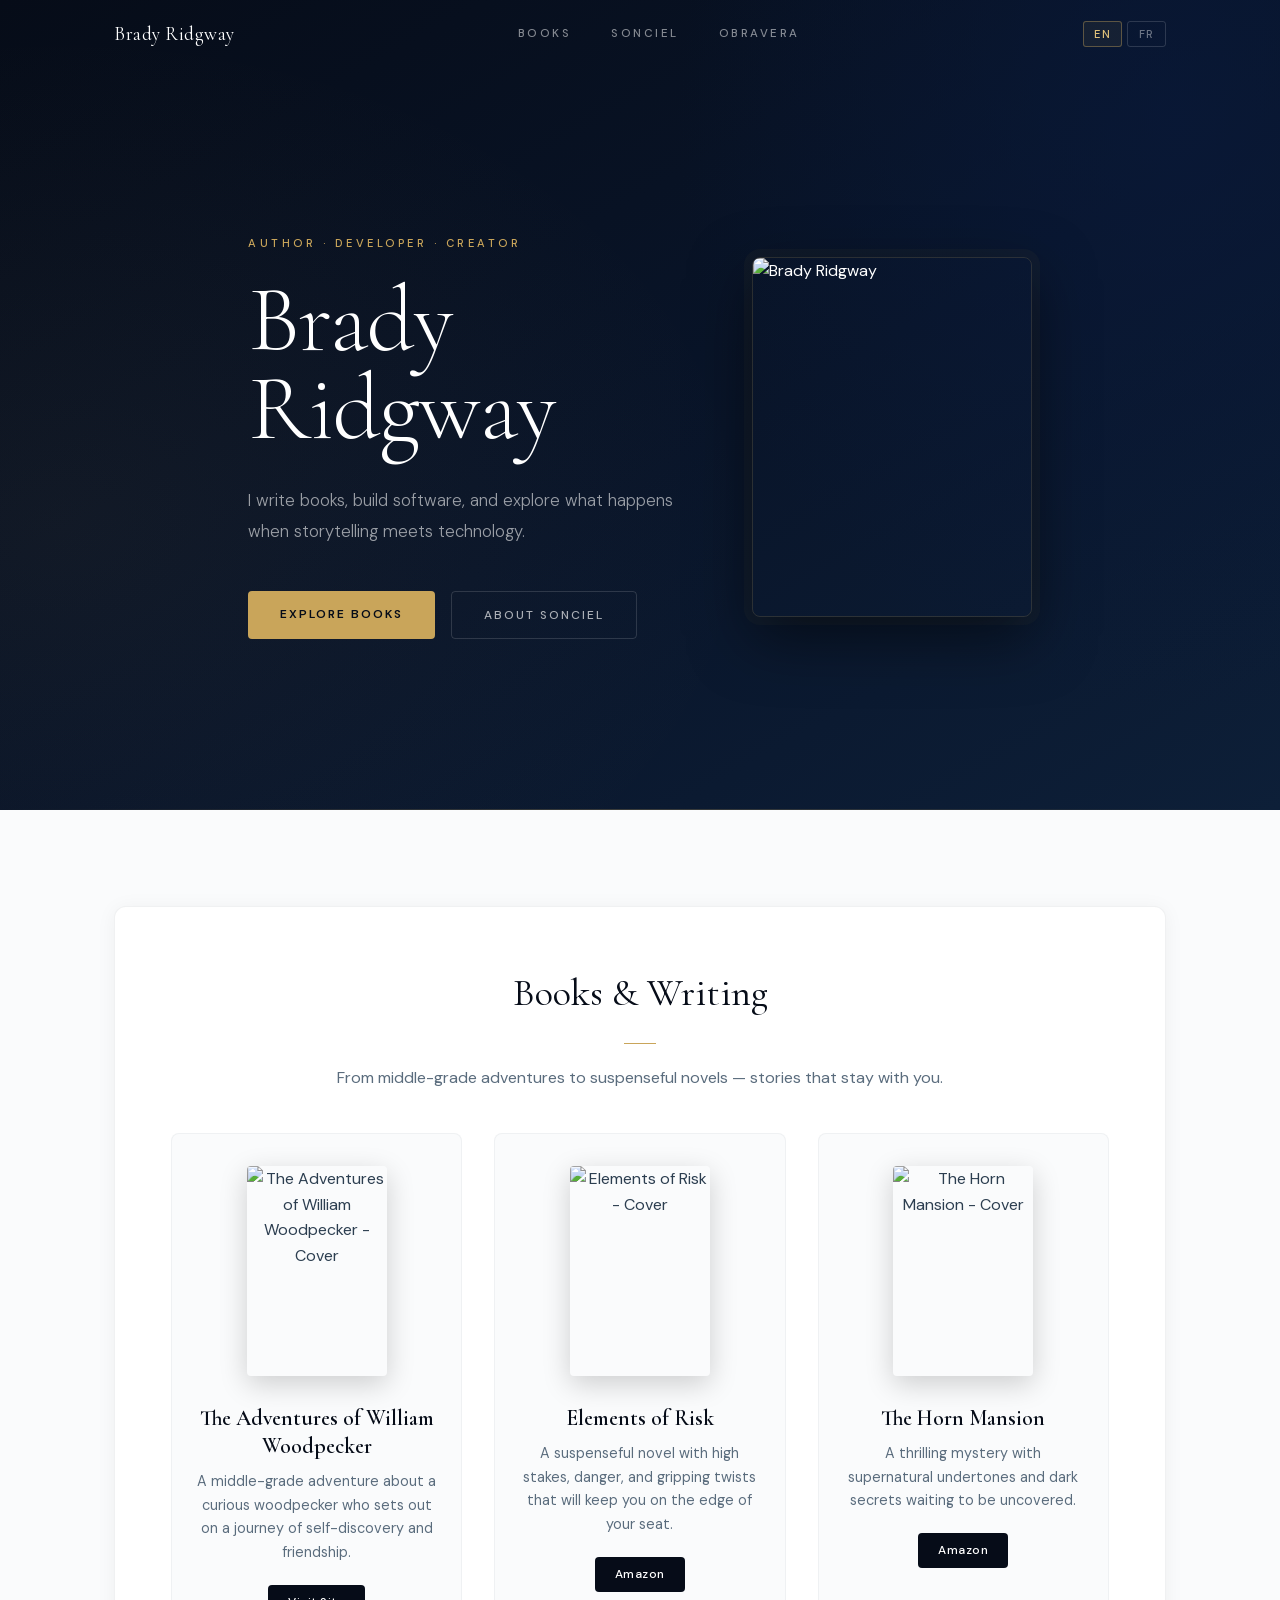
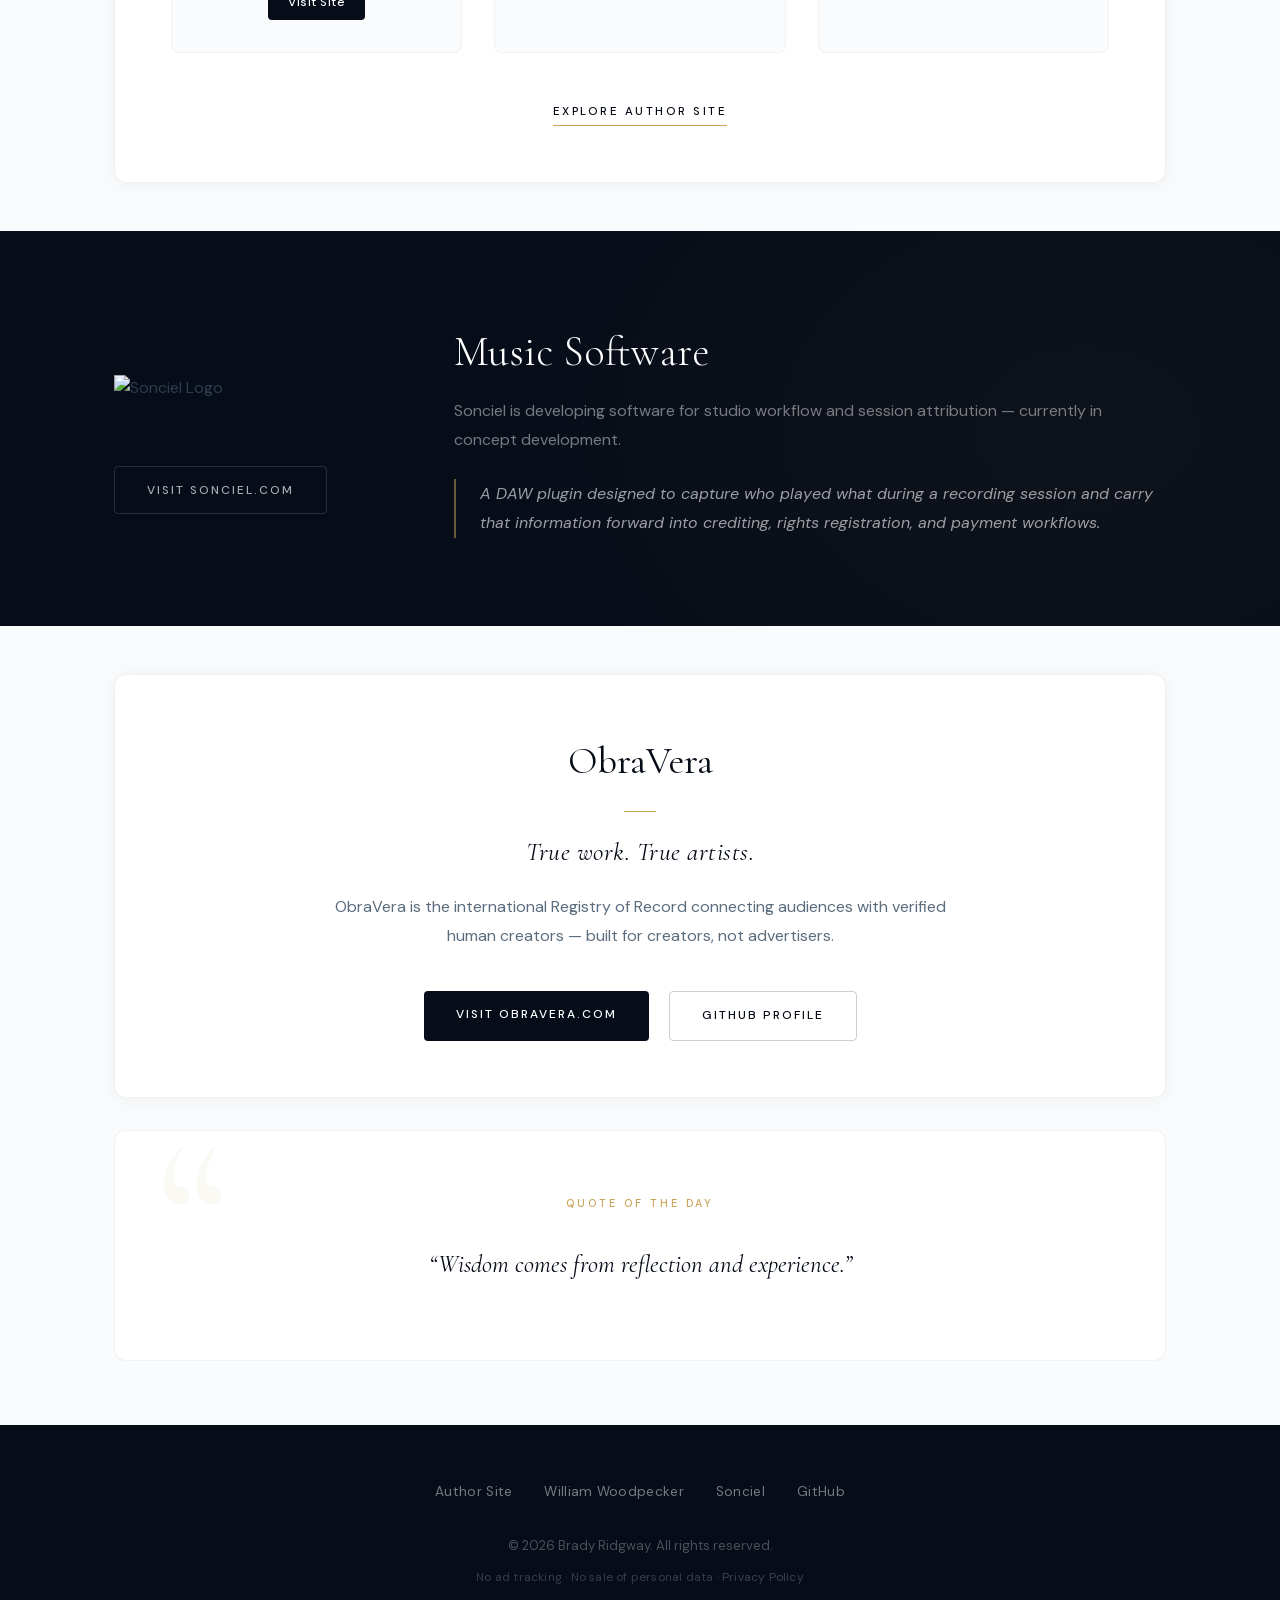
==== commit 2b562225: "Self-host Cormorant Garamond and DM Sans fonts - Download 8 woff2 files (latin + latin-ext subsets) " ====
--- a/index.html
+++ b/index.html
@@ -21,10 +21,9 @@
     <title>Brady Ridgway | Author, Developer & Creator</title>
     <meta name="description" content="Discover the books, software projects, and creative ventures of Brady Ridgway, author of The Adventures of William Woodpecker and founder of Sonciel.">
 
-    <link rel="preconnect" href="https://fonts.googleapis.com">
-    <link rel="preconnect" href="https://fonts.gstatic.com" crossorigin>
-    <link href="https://fonts.googleapis.com/css2?family=Cormorant+Garamond:ital,wght@0,300;0,400;0,600;1,400&family=DM+Sans:ital,wght@0,300;0,400;0,500;0,600;1,400&display=swap" rel="stylesheet">
-    <link rel="stylesheet" href="style.css?v=4">
+    <link rel="preload" href="static/fonts/cg-normal-latin.woff2" as="font" type="font/woff2" crossorigin>
+    <link rel="preload" href="static/fonts/dmsans-normal-latin.woff2" as="font" type="font/woff2" crossorigin>
+    <link rel="stylesheet" href="style.css?v=5">
 
     <script type="application/ld+json">
 {
--- a/style.css
+++ b/style.css
@@ -1,3 +1,77 @@
+        /* ─── Self-hosted Fonts ──────────────────────────────── */
+
+        /* Cormorant Garamond — normal 300/400/600 (variable-weight) */
+        @font-face {
+            font-family: 'Cormorant Garamond';
+            font-style: normal;
+            font-weight: 300 600;
+            font-display: swap;
+            src: url('static/fonts/cg-normal-latin-ext.woff2') format('woff2');
+            unicode-range: U+0100-02BA, U+02BD-02C5, U+02C7-02CC, U+02CE-02D7, U+02DD-02FF, U+0304, U+0308, U+0329, U+1D00-1DBF, U+1E00-1E9F, U+1EF2-1EFF, U+2020, U+20A0-20AB, U+20AD-20C0, U+2113, U+2C60-2C7F, U+A720-A7FF;
+        }
+        @font-face {
+            font-family: 'Cormorant Garamond';
+            font-style: normal;
+            font-weight: 300 600;
+            font-display: swap;
+            src: url('static/fonts/cg-normal-latin.woff2') format('woff2');
+            unicode-range: U+0000-00FF, U+0131, U+0152-0153, U+02BB-02BC, U+02C6, U+02DA, U+02DC, U+0304, U+0308, U+0329, U+2000-206F, U+20AC, U+2122, U+2191, U+2193, U+2212, U+2215, U+FEFF, U+FFFD;
+        }
+
+        /* Cormorant Garamond — italic 400 */
+        @font-face {
+            font-family: 'Cormorant Garamond';
+            font-style: italic;
+            font-weight: 400;
+            font-display: swap;
+            src: url('static/fonts/cg-italic-latin-ext.woff2') format('woff2');
+            unicode-range: U+0100-02BA, U+02BD-02C5, U+02C7-02CC, U+02CE-02D7, U+02DD-02FF, U+0304, U+0308, U+0329, U+1D00-1DBF, U+1E00-1E9F, U+1EF2-1EFF, U+2020, U+20A0-20AB, U+20AD-20C0, U+2113, U+2C60-2C7F, U+A720-A7FF;
+        }
+        @font-face {
+            font-family: 'Cormorant Garamond';
+            font-style: italic;
+            font-weight: 400;
+            font-display: swap;
+            src: url('static/fonts/cg-italic-latin.woff2') format('woff2');
+            unicode-range: U+0000-00FF, U+0131, U+0152-0153, U+02BB-02BC, U+02C6, U+02DA, U+02DC, U+0304, U+0308, U+0329, U+2000-206F, U+20AC, U+2122, U+2191, U+2193, U+2212, U+2215, U+FEFF, U+FFFD;
+        }
+
+        /* DM Sans — normal 300/400/500/600 (variable-weight) */
+        @font-face {
+            font-family: 'DM Sans';
+            font-style: normal;
+            font-weight: 300 600;
+            font-display: swap;
+            src: url('static/fonts/dmsans-normal-latin-ext.woff2') format('woff2');
+            unicode-range: U+0100-02BA, U+02BD-02C5, U+02C7-02CC, U+02CE-02D7, U+02DD-02FF, U+0304, U+0308, U+0329, U+1D00-1DBF, U+1E00-1E9F, U+1EF2-1EFF, U+2020, U+20A0-20AB, U+20AD-20C0, U+2113, U+2C60-2C7F, U+A720-A7FF;
+        }
+        @font-face {
+            font-family: 'DM Sans';
+            font-style: normal;
+            font-weight: 300 600;
+            font-display: swap;
+            src: url('static/fonts/dmsans-normal-latin.woff2') format('woff2');
+            unicode-range: U+0000-00FF, U+0131, U+0152-0153, U+02BB-02BC, U+02C6, U+02DA, U+02DC, U+0304, U+0308, U+0329, U+2000-206F, U+20AC, U+2122, U+2191, U+2193, U+2212, U+2215, U+FEFF, U+FFFD;
+        }
+
+        /* DM Sans — italic 400 */
+        @font-face {
+            font-family: 'DM Sans';
+            font-style: italic;
+            font-weight: 400;
+            font-display: swap;
+            src: url('static/fonts/dmsans-italic-latin-ext.woff2') format('woff2');
+            unicode-range: U+0100-02BA, U+02BD-02C5, U+02C7-02CC, U+02CE-02D7, U+02DD-02FF, U+0304, U+0308, U+0329, U+1D00-1DBF, U+1E00-1E9F, U+1EF2-1EFF, U+2020, U+20A0-20AB, U+20AD-20C0, U+2113, U+2C60-2C7F, U+A720-A7FF;
+        }
+        @font-face {
+            font-family: 'DM Sans';
+            font-style: italic;
+            font-weight: 400;
+            font-display: swap;
+            src: url('static/fonts/dmsans-italic-latin.woff2') format('woff2');
+            unicode-range: U+0000-00FF, U+0131, U+0152-0153, U+02BB-02BC, U+02C6, U+02DA, U+02DC, U+0304, U+0308, U+0329, U+2000-206F, U+20AC, U+2122, U+2191, U+2193, U+2212, U+2215, U+FEFF, U+FFFD;
+        }
+
         :root {
             --color-dark: #060c18;
             --color-mid: #0d1928;
